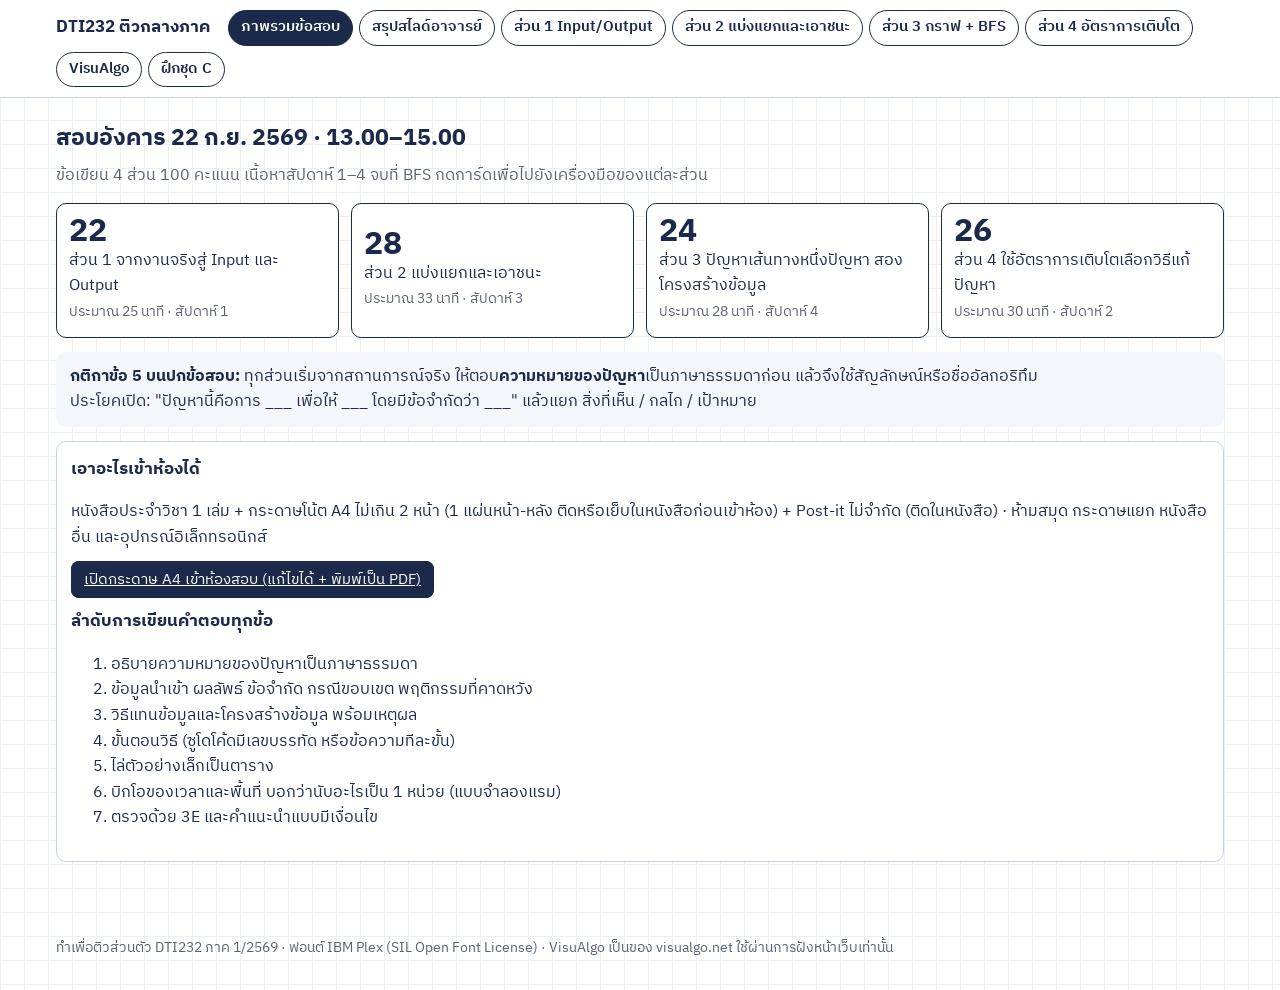
==== index.html @ 40ba8eb1 "website" ====
<!DOCTYPE html>
<html lang="th">
<head>
<meta charset="utf-8">
<meta name="viewport" content="width=device-width, initial-scale=1, viewport-fit=cover">
<title>DTI232 ติวสอบกลางภาค</title>
<style>
@font-face{font-family:Plex;src:url(fonts/ibm-plex-sans-thai-thai-400-normal.woff2);font-weight:400;unicode-range:U+0E00-0E7F}
@font-face{font-family:Plex;src:url(fonts/ibm-plex-sans-thai-thai-600-normal.woff2);font-weight:600;unicode-range:U+0E00-0E7F}
@font-face{font-family:Plex;src:url(fonts/ibm-plex-sans-thai-thai-700-normal.woff2);font-weight:700;unicode-range:U+0E00-0E7F}
@font-face{font-family:Plex;src:url(fonts/ibm-plex-sans-thai-latin-400-normal.woff2);font-weight:400}
@font-face{font-family:Plex;src:url(fonts/ibm-plex-sans-thai-latin-600-normal.woff2);font-weight:600}
@font-face{font-family:Plex;src:url(fonts/ibm-plex-sans-thai-latin-700-normal.woff2);font-weight:700}
@font-face{font-family:PlexMono;src:url(fonts/ibm-plex-mono-latin-400-normal.woff2);font-weight:400}
@font-face{font-family:PlexMono;src:url(fonts/ibm-plex-mono-latin-600-normal.woff2);font-weight:600}
:root{
  --paper:#FFFFFF;--grid:#E8EFF8;--ink:#1B2A4A;--graphite:#5A6270;--line:#C9D3E0;--soft:#F3F7FC;
  --undiscovered:#C7CDD6;--discovered:#FFD84D;--explored:#34A56F;--focus:#2F6FEB;--warn:#C2410C;
  --sans:Plex,"Noto Sans Thai","Sukhumvit Set",Tahoma,sans-serif;--mono:PlexMono,ui-monospace,Menlo,Consolas,monospace;
}
@media (prefers-color-scheme:dark){:root{
  --paper:#0F1726;--grid:#17223A;--ink:#E4EAF5;--graphite:#9AA6B8;--line:#2C3A55;--soft:#16213A;
  --undiscovered:#4A5568;--discovered:#E5B800;--explored:#2F9A66;--focus:#6FA0FF;--warn:#FB923C;}}
*,*::before,*::after{box-sizing:border-box}
body{margin:0;font-family:var(--sans);color:var(--ink);font-size:16px;line-height:1.6;background-color:var(--paper);
  background-image:linear-gradient(var(--grid) 1px,transparent 1px),linear-gradient(90deg,var(--grid) 1px,transparent 1px);background-size:24px 24px}
.top{position:sticky;top:0;z-index:5;background:var(--paper);border-bottom:1.5px solid var(--line)}
.top .in{max-width:1200px;margin:0 auto;padding:10px 16px;display:flex;gap:6px;flex-wrap:wrap;align-items:center}
.top h1{font-size:1.05rem;margin:0 12px 0 0;white-space:nowrap}
.top button{font:inherit;font-size:.92rem;font-weight:600;border:1.5px solid var(--ink);background:var(--paper);color:var(--ink);padding:5px 12px;border-radius:999px;cursor:pointer}
.top button[aria-selected=true]{background:var(--ink);color:var(--paper)}
main{max-width:1200px;margin:0 auto;padding:18px 16px 60px}
.panel{display:none}.panel.on{display:block}
h2{font-size:1.45rem;margin:4px 0 6px}
h3{font-size:1.08rem;margin:0 0 8px}
.lead{color:var(--graphite);max-width:75ch;margin:0 0 14px}
.sheet{background:var(--paper);border:1.5px solid var(--line);border-radius:10px;padding:14px;margin-bottom:16px}
.bench{display:grid;grid-template-columns:minmax(0,1fr) minmax(0,1.1fr);gap:16px}
@media (max-width:880px){.bench{grid-template-columns:1fr}}
.row{display:flex;gap:8px;flex-wrap:wrap;align-items:center;margin:8px 0}
.btn{font:inherit;font-size:.93rem;border:1.5px solid var(--ink);background:var(--paper);color:var(--ink);padding:5px 12px;border-radius:8px;cursor:pointer}
.btn.main{background:var(--ink);color:var(--paper)}.btn:disabled{opacity:.4;cursor:default}
button:focus-visible,select:focus-visible,input:focus-visible,summary:focus-visible{outline:3px solid var(--focus);outline-offset:2px}
select,input[type=text],input[type=number]{font:inherit;border:1.5px solid var(--line);background:var(--paper);color:var(--ink);border-radius:8px;padding:5px 8px}
input.mono,input[type=number]{font-family:var(--mono)}
.hint{color:var(--graphite);font-size:.9rem;margin:6px 0 0}
.scroll{overflow-x:auto}
table{border-collapse:collapse;font-size:.92rem}
.t{width:100%}.t th,.t td{border:1px solid var(--line);padding:5px 8px;text-align:left;vertical-align:top}
.t th{background:var(--soft);font-weight:600}
.t tr.now td{background:color-mix(in srgb,var(--discovered) 24%,transparent)}
.mx td,.mx th{width:34px;height:34px;text-align:center;border:1px solid var(--line);font-family:var(--mono)}
.mx th{color:var(--graphite);font-weight:400}
.mx td button{width:100%;height:100%;border:0;background:transparent;color:var(--ink);font:inherit;cursor:pointer}
.mx td.one button{font-weight:600}.mx td.diag{background:var(--soft)}
.mx tr.scan td{background:color-mix(in srgb,var(--discovered) 30%,transparent)}
.mx td.hit{background:var(--discovered)!important;color:#1B2A4A}
.mono{font-family:var(--mono)}
pre.code{font-family:var(--mono);font-size:.84rem;background:var(--soft);border-radius:8px;padding:10px;margin:8px 0 0;overflow-x:auto;line-height:1.5}
pre.code .hl{background:var(--discovered);color:#1B2A4A;border-radius:3px}
.legend{display:flex;gap:14px;flex-wrap:wrap;font-size:.88rem;color:var(--graphite)}
.dot{display:inline-block;width:12px;height:12px;border-radius:50%;margin-right:5px;vertical-align:-1px;border:1.5px solid var(--ink)}
.queue{display:flex;gap:4px;flex-wrap:wrap;min-height:32px;align-items:center;font-family:var(--mono)}
.queue span{border:1.5px solid var(--ink);padding:1px 10px;border-radius:6px;background:var(--discovered);color:#1B2A4A}
.queue em{color:var(--graphite);font-style:normal}
svg text{font-family:var(--mono)}
.facts{display:grid;grid-template-columns:repeat(auto-fit,minmax(140px,1fr));gap:8px;margin-top:10px}
.fact{border:1px dashed var(--line);border-radius:8px;padding:7px}.fact b{display:block;font-size:1.1rem}.fact small{color:var(--graphite)}
.alist{font-family:var(--mono);font-size:.92rem;line-height:1.7}
.lvl{display:flex;gap:8px;flex-wrap:wrap;margin:6px 0}.lvlname{font-size:.85rem;color:var(--graphite);width:100%}
.chunk{display:flex;border:1.5px solid var(--ink);border-radius:6px;overflow:hidden;font-family:var(--mono)}
.chunk span{padding:2px 8px;border-right:1px solid var(--line)}.chunk span:last-child{border-right:0}
.chunk.new{background:color-mix(in srgb,var(--explored) 22%,transparent)}
.log{font-size:.92rem;margin:6px 0 0;padding-left:18px}
.ok{color:var(--explored);font-weight:600}.bad{color:var(--warn);font-weight:600}
.parts{display:grid;grid-template-columns:repeat(auto-fit,minmax(230px,1fr));gap:12px}
.part{border:1.5px solid var(--ink);border-radius:10px;padding:12px;background:var(--paper);cursor:pointer;text-align:left;font:inherit;color:inherit}
.part b.pts{font-size:2rem;line-height:1;display:block}
.rule{border-left:0;background:var(--soft);border-radius:10px;padding:12px 14px;margin:14px 0}
details{border:1.5px solid var(--line);border-radius:10px;padding:8px 12px;margin:8px 0;background:var(--paper)}
details summary{cursor:pointer;font-weight:600}
details[open] summary{margin-bottom:6px}
.frame{width:100%;height:640px;border:1.5px solid var(--line);border-radius:10px;background:#fff}
.bars{display:grid;gap:6px;margin-top:8px}
.bar{display:grid;grid-template-columns:210px 1fr 150px;gap:8px;align-items:center;font-size:.9rem}
.bar i{display:block;height:16px;background:var(--ink);border-radius:3px}
.bar.best i{background:var(--explored)}
@media (max-width:640px){.bar{grid-template-columns:1fr}.frame{height:520px}}
footer{max-width:1200px;margin:0 auto;padding:0 16px 30px;color:var(--graphite);font-size:.85rem}
@media (prefers-reduced-motion:reduce){*{transition:none!important}}
</style>
<style>
.alv{display:flex;flex-direction:column;gap:6px;font-family:var(--mono)}
.alrow{display:flex;align-items:center;gap:0;flex-wrap:wrap;opacity:.25}
.alrow.on{opacity:1}.alrow.cur{background:color-mix(in srgb,var(--discovered) 25%,transparent);border-radius:6px}
.alhead{width:34px;height:30px;border:1.8px solid var(--ink);display:grid;place-items:center;font-weight:600;background:var(--soft)}
.alarrow{width:22px;height:2px;background:var(--ink);position:relative;margin:0 2px}
.alarrow::after{content:"";position:absolute;right:-1px;top:-4px;border-left:7px solid var(--ink);border-top:5px solid transparent;border-bottom:5px solid transparent}
.alnode{width:30px;height:30px;border:1.8px solid var(--warn);border-radius:50%;display:grid;place-items:center;color:var(--warn);font-weight:600}
.alnull{color:var(--warn);font-weight:600;margin-left:2px}
.kind{display:inline-block;border:1.5px solid var(--ink);border-radius:999px;padding:1px 10px;font-weight:600;font-size:.9rem}
.anim{position:relative;height:330px;margin-top:10px;border-bottom:1.5px solid var(--line)}
.anim .lab{position:absolute;left:0;font-size:.8rem;color:var(--graphite)}
.bar2{position:absolute;bottom:0;display:flex;align-items:flex-end;justify-content:center;transition:transform .35s ease,height .35s ease,background-color .2s;border-radius:4px 4px 0 0;background:var(--undiscovered);color:#1B2A4A;font-family:var(--mono);font-size:.8rem;font-weight:600}
.bar2 span{transform:translateY(-100%);position:absolute;top:0;color:var(--ink)}
.bar2.left{background:#8FB8F0}.bar2.right{background:#F2B880}.bar2.cmp{background:var(--discovered);outline:2.5px solid var(--ink)}
.bar2.placed{background:var(--explored)}.bar2.sorted{background:var(--explored)}.bar2.dim{opacity:.35}
.msg{font-size:1rem;min-height:1.6em;margin:8px 0}
.slides{counter-reset:s}
.sl{display:grid;grid-template-columns:44px 1fr auto;gap:10px;padding:7px 0;border-bottom:1px solid var(--line);align-items:start}
.sl .n{font-family:var(--mono);color:var(--graphite)}
.tag{font-size:.8rem;border-radius:999px;padding:1px 8px;border:1px solid var(--line);white-space:nowrap}
.tag.in{background:color-mix(in srgb,var(--explored) 20%,transparent)}.tag.out{color:var(--graphite)}
@media (prefers-reduced-motion:reduce){.bar2{transition:none}}
</style>
</head>
<body>
<div class="top"><div class="in" role="tablist">
  <h1>DTI232 ติวกลางภาค</h1>
  <button role="tab" aria-selected="true" data-tab="home">ภาพรวมข้อสอบ</button>
  <button role="tab" aria-selected="false" data-tab="slides">สรุปสไลด์อาจารย์</button>
  <button role="tab" aria-selected="false" data-tab="p1">ส่วน 1 Input/Output</button>
  <button role="tab" aria-selected="false" data-tab="p2">ส่วน 2 แบ่งแยกและเอาชนะ</button>
  <button role="tab" aria-selected="false" data-tab="p3">ส่วน 3 กราฟ + BFS</button>
  <button role="tab" aria-selected="false" data-tab="p4">ส่วน 4 อัตราการเติบโต</button>
  <button role="tab" aria-selected="false" data-tab="va">VisuAlgo</button>
  <button role="tab" aria-selected="false" data-tab="px">ฝึกชุด C</button>
</div></div>

<main>
<!-- ============ HOME ============ -->
<section class="panel on" id="home">
  <h2>สอบอังคาร 22 ก.ย. 2569 · 13.00–15.00</h2>
  <p class="lead">ข้อเขียน 4 ส่วน 100 คะแนน เนื้อหาสัปดาห์ 1–4 จบที่ BFS กดการ์ดเพื่อไปยังเครื่องมือของแต่ละส่วน</p>
  <div class="parts">
    <button class="part" data-go="p1"><b class="pts">22</b>ส่วน 1 จากงานจริงสู่ Input และ Output<br><small class="hint">ประมาณ 25 นาที · สัปดาห์ 1</small></button>
    <button class="part" data-go="p2"><b class="pts">28</b>ส่วน 2 แบ่งแยกและเอาชนะ<br><small class="hint">ประมาณ 33 นาที · สัปดาห์ 3</small></button>
    <button class="part" data-go="p3"><b class="pts">24</b>ส่วน 3 ปัญหาเส้นทางหนึ่งปัญหา สองโครงสร้างข้อมูล<br><small class="hint">ประมาณ 28 นาที · สัปดาห์ 4</small></button>
    <button class="part" data-go="p4"><b class="pts">26</b>ส่วน 4 ใช้อัตราการเติบโตเลือกวิธีแก้ปัญหา<br><small class="hint">ประมาณ 30 นาที · สัปดาห์ 2</small></button>
  </div>
  <div class="rule"><b>กติกาข้อ 5 บนปกข้อสอบ:</b> ทุกส่วนเริ่มจากสถานการณ์จริง ให้ตอบ<b>ความหมายของปัญหา</b>เป็นภาษาธรรมดาก่อน แล้วจึงใช้สัญลักษณ์หรือชื่ออัลกอริทึม<br>ประโยคเปิด: "ปัญหานี้คือการ ___ เพื่อให้ ___ โดยมีข้อจำกัดว่า ___" แล้วแยก สิ่งที่เห็น / กลไก / เป้าหมาย</div>
  <div class="sheet">
    <h3>เอาอะไรเข้าห้องได้</h3>
    <p>หนังสือประจำวิชา 1 เล่ม + กระดาษโน้ต A4 ไม่เกิน 2 หน้า (1 แผ่นหน้า-หลัง ติดหรือเย็บในหนังสือก่อนเข้าห้อง) + Post-it ไม่จำกัด (ติดในหนังสือ) · ห้ามสมุด กระดาษแยก หนังสืออื่น และอุปกรณ์อิเล็กทรอนิกส์</p>
    <p><a class="btn main" href="a4.html" target="_blank" rel="noopener">เปิดกระดาษ A4 เข้าห้องสอบ (แก้ไขได้ + พิมพ์เป็น PDF)</a></p>
    <h3 style="margin-top:12px">ลำดับการเขียนคำตอบทุกข้อ</h3>
    <ol>
      <li>อธิบายความหมายของปัญหาเป็นภาษาธรรมดา</li>
      <li>ข้อมูลนำเข้า ผลลัพธ์ ข้อจำกัด กรณีขอบเขต พฤติกรรมที่คาดหวัง</li>
      <li>วิธีแทนข้อมูลและโครงสร้างข้อมูล พร้อมเหตุผล</li>
      <li>ขั้นตอนวิธี (ซูโดโค้ดมีเลขบรรทัด หรือข้อความทีละขั้น)</li>
      <li>ไล่ตัวอย่างเล็กเป็นตาราง</li>
      <li>บิกโอของเวลาและพื้นที่ บอกว่านับอะไรเป็น 1 หน่วย (แบบจำลองแรม)</li>
      <li>ตรวจด้วย 3E และคำแนะนำแบบมีเงื่อนไข</li>
    </ol>
  </div>
</section>

<!-- ============ PROF SLIDES ============ -->
<section class="panel" id="slides">
  <h2>สรุปสไลด์อาจารย์ 2 ชุด และจะดูตัวอย่างได้ที่ไหน</h2>
  <p class="lead">ใช้คู่กับสไลด์ติวที่ทำไว้ แถบสีเขียว = ออกสอบ · สีเทา = สัปดาห์หลังกลางภาค ไม่ต้องอ่าน</p>
  <div class="sheet"><h3>ชุดที่ 1 · อัลกอริทึมสำหรับกราฟ I (15 หน้า)</h3><div class="slides" id="sg"></div></div>
  <div class="sheet"><h3>ชุดที่ 2 · The 1,000 Chicken Logistics Mission (13 หน้า)</h3><div class="slides" id="sc"></div></div>
</section>

<!-- ============ PART 1 ============ -->
<section class="panel" id="p1">
  <h2>ส่วน 1 · จากงานจริงสู่ Input และ Output</h2>
  <p class="lead">อ่านสถานการณ์ ลองเขียนคำตอบบนกระดาษก่อน แล้วค่อยเปิดดูตัวอย่างคำตอบ</p>
  <div class="sheet">
    <h3>แม่แบบ (แบบหนังสือหน้า 15)</h3>
    <pre class="code">Input : กำหนดให้ C เป็นเซตของ ___ โดยที่ C = {c1, c2, …, cN} และ ci = (รหัส, ___, ___)
Output: ___ โดยที่ ___          เช่น C' = {c'1 ≤ c'2 ≤ … ≤ c'N}  หรือ  "ตำแหน่ง / null"
Constraints: ขนาดสูงสุด · ความจุ · ทรัพยากรที่ใช้พร้อมกันได้
Edge cases : ไม่มีข้อมูล · มี 1 ตัว · ซ้ำหมด · ติดลบหมด · ไม่พบ · เกินความจุ
Expected   : ต้องจบการทำงาน · ไม่มีข้อมูลหาย/ซ้ำ</pre>
  </div>
  <div id="scen"></div>
</section>

<!-- ============ PART 2 ============ -->
<section class="panel" id="p2">
  <h2>ส่วน 2 · แบ่งแยกและเอาชนะ</h2>
  <p class="lead">แบ่ง → แก้ย่อยจนถึงกรณีฐาน → รวม · ใส่ข้อมูลเองได้ทุกเครื่องมือ</p>

  <div class="sheet">
    <h3>Merge Sort แบบแอนิเมชัน</h3>
    <label for="msin">ข้อมูล (คั่นด้วยจุลภาค 2–16 ตัว)</label>
    <input type="text" class="mono" id="msin" style="width:100%" value="180, 95, 240, 60, 130, 75, 150, 70">
    <div class="row">
      <button class="btn" data-ms="180, 95, 240, 60, 130, 75, 150, 70">การบ้าน 8 โซน</button>
      <button class="btn" data-ms="52, 38, 71, 45, 60, 33, 49, 58">ชุด C รถ 8 คัน</button>
      <button class="btn" data-ms="45, 12, 88, 30, 67, 5, 23, 50">ชุด A</button>
      <button class="btn" data-ms="38, 27, 43, 3, 9, 82, 10">7 ตัว (จำนวนคี่)</button>
      <button class="btn main" id="msGo">ใช้ข้อมูลนี้</button>
    </div>
    <div class="row">
      <button class="btn" id="aPrev">ย้อน</button>
      <button class="btn main" id="aPlay">เล่น</button>
      <button class="btn" id="aNext">ขั้นถัดไป</button>
      <button class="btn" id="aEnd">ข้ามไปจบ</button>
      <label>ความเร็ว <input type="range" id="aSpeed" min="150" max="1600" value="700" style="vertical-align:middle"></label>
    </div>
    <div class="legend"><span><i class="dot" style="background:#8FB8F0"></i>ส่วนซ้าย</span><span><i class="dot" style="background:#F2B880"></i>ส่วนขวา</span><span><i class="dot" style="background:var(--discovered)"></i>กำลังเทียบ</span><span><i class="dot" style="background:var(--explored)"></i>รวมเสร็จ/เรียงแล้ว</span></div>
    <div class="msg" id="aMsg"></div>
    <div class="anim" id="anim"></div>
    <p class="hint" id="aStat"></p>
    <details><summary>Merge Sort แบบเขียนเป็นข้อความ ห้ามวาดรูป (Task 2)</summary>
<pre class="code">Input : C = c1, …, cN ที่ยังไม่เรียง       Output: C' โดยที่ c'1 ≤ c'2 ≤ … ≤ c'N
ขั้นที่ 1 แบ่ง C เป็น C_left = c1…c⌊N/2⌋ และ C_right = c⌊N/2⌋+1…cN
ขั้นที่ 2 ทำขั้นที่ 1 ซ้ำกับแต่ละส่วนจนเหลือข้อมูล 1 ตัว (1 ตัวถือว่าเรียงแล้ว = กรณีฐาน)
ขั้นที่ 3 รวมสองส่วนที่เรียงแล้ว: ตั้ง i = 1, j = 1
          ถ้า C_left[i] ≤ C_right[j] ต่อ C_left[i] ท้ายผลลัพธ์ แล้ว i = i + 1
          มิฉะนั้น ต่อ C_right[j] ท้ายผลลัพธ์ แล้ว j = j + 1
          เมื่อส่วนใดหมด ต่อข้อมูลที่เหลือของอีกส่วนทั้งหมดท้ายผลลัพธ์
ขั้นที่ 4 ทำขั้นที่ 3 กับคู่ที่แบ่งมาจากส่วนเดียวกัน จากเล็กไปใหญ่ จนเหลือลำดับเดียว</pre></details>
  </div>

  <div class="sheet">
    <h3>Merge Sort แบบต้นไม้ (เหมือนเขียนในกระดาษ)</h3>
    <div id="msDivide"></div>
    <div class="row"><button class="btn" id="msPrev">ย้อน</button><button class="btn main" id="msNext">รวมคู่ถัดไป</button><button class="btn" id="msAll">แสดงทั้งหมด</button></div>
    <div id="msMerge"></div><ol class="log" id="msLog"></ol><p class="hint" id="msSum"></p>
  </div>

  <div class="sheet">
    <h3>Binary Search บนผลลัพธ์ที่เรียงแล้ว</h3>
    <div class="row"><label for="bsT">ค้นหา</label><input type="text" class="mono" id="bsT" value="130" style="width:110px"><button class="btn main" id="bsGo">ค้น</button></div>
    <div class="scroll"><table class="t" id="bsTable"></table></div><p class="hint" id="bsSum"></p>
  </div>

  <div class="sheet">
    <h3>Karatsuba ทุกการเรียกซ้ำ</h3>
    <div class="row"><label for="kx">X</label><input type="text" class="mono" id="kx" value="1234" style="width:130px"><label for="ky">Y</label><input type="text" class="mono" id="ky" value="5678" style="width:130px"></div>
    <div class="row">
      <button class="btn" data-k="12,56">12 × 56</button><button class="btn" data-k="1234,5678">1234 × 5678</button>
      <button class="btn" data-k="123,45">123 × 45 หลักคี่</button><button class="btn" data-k="38,47">38 × 47</button>
      <button class="btn" data-k="1356,2461">1356 × 2461</button><button class="btn main" id="kGo">คำนวณ</button>
    </div>
    <div class="row"><button class="btn" id="kPrev">ย้อน</button><button class="btn main" id="kNext">เปิดการเรียกถัดไป</button><button class="btn" id="kAll">แสดงทั้งหมด</button></div>
    <div class="scroll"><table class="t" id="ktable"></table></div><p class="hint" id="ksum"></p>
    <details><summary>ความหมาย + ซูโดโค้ด</summary>
<pre class="code">ผ่าเลข X = a·10^k + b , Y = c·10^k + d
XY = ac·10^2k + (ad+bc)·10^k + bd       ← ต้องคูณ 4 ครั้ง
แต่ ad+bc = (a+b)(c+d) − ac − bd        ← เหลือ 3 ครั้ง: P=ac  Q=bd  R=(a+b)(c+d)

KARATSUBA(X, Y)
 1. n ← จำนวนหลักของ X          2. m ← จำนวนหลักของ Y
    ถ้า n = 1 หรือ m = 1 ให้ return X × Y        ← กรณีฐาน
 3. k ← ceil(max(n, m) / 2)
 4. a ← floor(X / 10^k)          5. b ← X mod 10^k
 6. c ← floor(Y / 10^k)          7. d ← Y mod 10^k
 8. P ← KARATSUBA(a, c)          9. Q ← KARATSUBA(b, d)
10. R ← KARATSUBA(a+b, c+d)     11. S ← R − P − Q
12. M ← P × 10^(2k) + S × 10^k + Q            13. return M
T(n) = 3T(n/2) + Θ(n) = Θ(n^1.585)   (คูณแบบตั้งหลัก Θ(n²))</pre></details>
  </div>
</section>

<!-- ============ PART 3 ============ -->
<section class="panel" id="p3">
  <h2>ส่วน 3 · ปัญหาเส้นทางหนึ่งปัญหา สองโครงสร้างข้อมูล</h2>
  <p class="lead">เลือกกราฟตัวอย่าง (วางตำแหน่งจุดตามรูปในหนังสือและสไลด์) · แปลงเมทริกซ์เป็นรายการประชิดทีละแถว · ไล่ BFS ทีละขั้น · กดช่องเมทริกซ์เพื่อแก้กราฟ</p>
  <div class="sheet">
    <div class="row">
      <label for="preset">กราฟ</label>
      <select id="preset"></select>
      <label for="start">เริ่ม BFS ที่</label><select id="start"></select>
      <span class="kind" id="kind"></span>
    </div>
    <p class="hint" id="pdesc"></p>
  </div>
  <div class="bench">
    <div class="sheet">
      <h3>1. เมทริกซ์ประชิด</h3>
      <div class="scroll"><table class="mx" id="mx"></table></div>
      <p class="hint" id="mxhint"></p>
      <div class="facts" id="facts"></div>
    </div>
    <div class="sheet">
      <h3>2. กราฟ</h3>
      <div class="legend"><span><i class="dot" style="background:var(--undiscovered)"></i>ยังไม่พบ</span><span><i class="dot" style="background:var(--discovered)"></i>พบแล้ว (อยู่ในคิว)</span><span><i class="dot" style="background:var(--explored)"></i>สำรวจแล้ว</span></div>
      <svg id="graph" viewBox="0 0 440 330" width="100%" role="img" aria-label="กราฟ"><defs><marker id="ar" viewBox="0 0 10 10" refX="9" refY="5" markerWidth="7" markerHeight="7" orient="auto-start-reverse"><path d="M0,0 L10,5 L0,10 z" fill="currentColor"/></marker></defs><g id="gg"></g></svg>
    </div>
  </div>
  <div class="sheet">
    <h3>3. แปลงเมทริกซ์เป็นรายการประชิด (Adjacency List)</h3>
    <p class="hint" id="alhow"></p>
    <div class="row"><button class="btn" id="lPrev">ย้อน</button><button class="btn main" id="lNext">แปลงแถวถัดไป</button><button class="btn" id="lAll">แสดงทั้งหมด</button></div>
    <p class="msg" id="lMsg"></p>
    <div class="alv" id="alv"></div>
  </div>
  <div class="sheet">
    <h3>4. ไล่ BFS</h3>
    <div><b>คิว</b> <span class="hint">(หัวคิวซ้าย)</span></div><div class="queue" id="queue"></div>
    <div class="row"><button class="btn" id="bPrev">ย้อน</button><button class="btn main" id="bNext">ขั้นถัดไป</button><button class="btn" id="bAll">แสดงทั้งหมด</button><button class="btn" id="bReset">เริ่มใหม่</button></div>
    <div class="facts" id="cost"></div>
    <div class="scroll" style="margin-top:10px"><table class="t" id="btrace"></table></div>
    <p class="hint" id="bsum"></p><pre class="code" id="bcode"></pre>
  </div>
  <div class="sheet">
    <h3>5. เทียบสองโครงสร้างด้วยตัวเลขจริง</h3>
    <div class="row"><label>จำนวนจุด V <input type="number" id="gV" value="10000" min="1" style="width:120px"></label><label>เส้นต่อจุดเฉลี่ย <input type="number" id="gD" value="3" min="0" style="width:90px"></label></div>
    <div id="gOut"></div>
  </div>
</section>

<!-- ============ PART 4 ============ -->
<section class="panel" id="p4">
  <h2>ส่วน 4 · ใช้อัตราการเติบโตเลือกวิธีแก้ปัญหา</h2>
  <p class="lead">ไม่มีวิธีที่ดีที่สุดเสมอ ต้องแทนตัวเลขของสถานการณ์จริง เปลี่ยน n และ k แล้วดูว่าคำตอบเปลี่ยนเมื่อไร</p>
  <div class="sheet">
    <div class="row">
      <label>n (จำนวนข้อมูล) <input type="number" id="n4" value="1000000" min="1" style="width:140px"></label>
      <label>k (จำนวนครั้งที่ค้น) <input type="number" id="k4" value="1000" min="1" style="width:110px"></label>
      <label>ความเร็วเครื่อง (ครั้ง/วินาที) <input type="number" id="s4" value="100000000" min="1" style="width:150px"></label>
    </div>
    <p class="hint">ตัวเลขเป็นการประมาณภายใต้แบบจำลองแรม (1 คำสั่ง = 1 หน่วย) ละแคช หน่วยความจำ และค่าคงที่ ในข้อสอบให้เขียนข้อสมมตินี้ด้วย</p>
  </div>
  <div class="sheet"><h3>งาน A: ตรวจว่ามีรหัสซ้ำหรือไม่</h3><div id="outA"></div></div>
  <div class="sheet"><h3>งาน B: ค้นรหัส k ครั้ง</h3><div id="outB"></div></div>
  <div class="sheet"><h3>เมื่อข้อมูลเพิ่มขึ้น งานของแต่ละแบบเพิ่มขึ้นเท่าไร</h3><div class="scroll"><table class="t" id="growth"></table></div></div>
  <div class="sheet">
    <h3>หาบิกโอจากซูโดโค้ด</h3>
    <div class="scroll"><table class="t">
      <tr><th>รูปแบบ</th><th>จำนวนรอบ</th><th>บิกโอ</th></tr>
      <tr><td>คำสั่งเดี่ยว (บวก ลบ คูณ หาร mod เปรียบเทียบ if อ่าน/เขียน)</td><td>1</td><td>O(1)</td></tr>
      <tr><td>วนตั้งแต่ 1 ถึง n</td><td>n</td><td>O(n)</td></tr>
      <tr><td>ลูปซ้อน n × n ให้คูณ</td><td>n²</td><td>O(n²)</td></tr>
      <tr><td>ลูปเขียนต่อกัน n แล้ว n ให้บวก</td><td>2n</td><td>O(n)</td></tr>
      <tr><td>หารครึ่งหรือคูณสองทุกรอบ</td><td>log₂n</td><td>O(log n)</td></tr>
      <tr><td>เทียบทุกคู่ i &lt; j</td><td>n(n−1)/2</td><td>O(n²)</td></tr>
    </table></div>
    <p class="hint">ลดรูปโดยตัดตัวคูณและพจน์ที่โตช้ากว่า เช่น 3n² + 100n + 6 = O(n²) · ตามที่อาจารย์สอน O = worst, Θ = average, Ω = best และ c คือจุดบนแกน n ที่ตั้งแต่ c เป็นต้นไปเงื่อนไขเป็นจริง</p>
  </div>
</section>

<!-- ============ VISUALGO ============ -->
<section class="panel" id="va">
  <h2>VisuAlgo เฉพาะส่วนที่ออกสอบ</h2>
  <p class="lead">ต้องต่ออินเทอร์เน็ต ถ้ากรอบด้านล่างว่าง ให้กด "เปิดในแท็บใหม่"</p>
  <div class="row">
    <button class="btn main" data-va="0">Merge Sort</button>
    <button class="btn" data-va="1">Adjacency Matrix / List</button>
    <button class="btn" data-va="2">BFS</button>
  </div>
  <div class="sheet">
    <p id="vaHow"></p>
    <div class="row"><a class="btn" id="vaOpen" target="_blank" rel="noopener">เปิดในแท็บใหม่</a></div>
    <iframe class="frame" id="vaFrame" title="VisuAlgo" loading="lazy" referrerpolicy="no-referrer"></iframe>
  </div>
</section>

<!-- ============ PRACTICE ============ -->
<section class="panel" id="px">
  <h2>ฝึกชุด C — ตามรูปแบบข้อสอบจริง</h2>
  <p class="lead">จับเวลา 2 ชั่วโมง ทำบนกระดาษ เริ่มทุกข้อด้วยความหมายของปัญหา แล้วค่อยเปิดเฉลย</p>
  <div id="setc"></div>
</section>
</main>
<footer>ทำเพื่อติวส่วนตัว DTI232 ภาค 1/2569 · ฟอนต์ IBM Plex (SIL Open Font License) · VisuAlgo เป็นของ visualgo.net ใช้ผ่านการฝังหน้าเว็บเท่านั้น</footer>
<script src="app.js"></script>
</body>
</html>
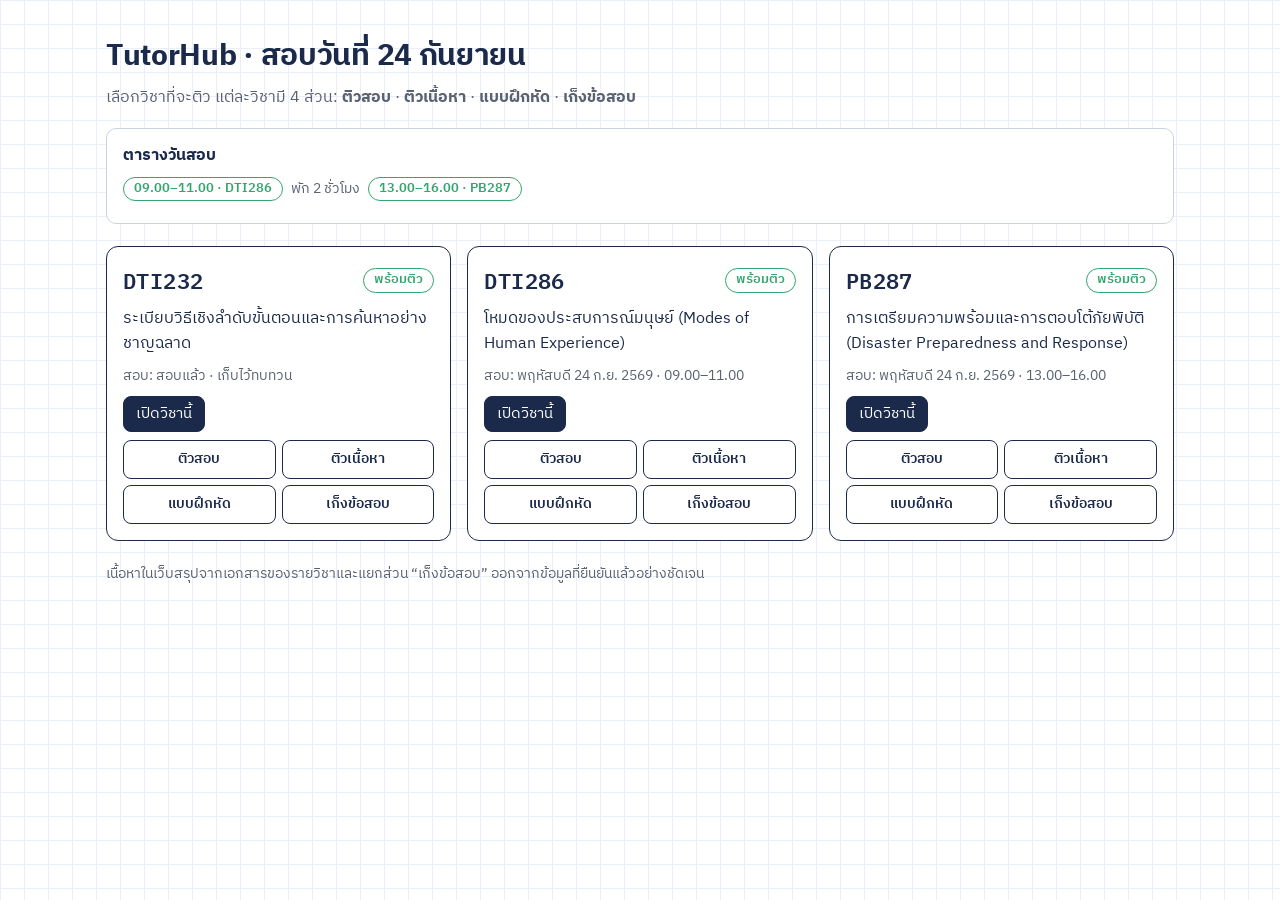
==== commit 4b749c67: "Expand DTI232 tutor into multi-subject TutorHub" ====
--- a/index.html
+++ b/index.html
@@ -3,363 +3,51 @@
 <head>
 <meta charset="utf-8">
 <meta name="viewport" content="width=device-width, initial-scale=1, viewport-fit=cover">
-<title>DTI232 ติวสอบกลางภาค</title>
+<title>ห้องติวสอบ · เลือกวิชา</title>
+<link rel="stylesheet" href="shared/style.css">
 <style>
-@font-face{font-family:Plex;src:url(fonts/ibm-plex-sans-thai-thai-400-normal.woff2);font-weight:400;unicode-range:U+0E00-0E7F}
-@font-face{font-family:Plex;src:url(fonts/ibm-plex-sans-thai-thai-600-normal.woff2);font-weight:600;unicode-range:U+0E00-0E7F}
-@font-face{font-family:Plex;src:url(fonts/ibm-plex-sans-thai-thai-700-normal.woff2);font-weight:700;unicode-range:U+0E00-0E7F}
-@font-face{font-family:Plex;src:url(fonts/ibm-plex-sans-thai-latin-400-normal.woff2);font-weight:400}
-@font-face{font-family:Plex;src:url(fonts/ibm-plex-sans-thai-latin-600-normal.woff2);font-weight:600}
-@font-face{font-family:Plex;src:url(fonts/ibm-plex-sans-thai-latin-700-normal.woff2);font-weight:700}
-@font-face{font-family:PlexMono;src:url(fonts/ibm-plex-mono-latin-400-normal.woff2);font-weight:400}
-@font-face{font-family:PlexMono;src:url(fonts/ibm-plex-mono-latin-600-normal.woff2);font-weight:600}
-:root{
-  --paper:#FFFFFF;--grid:#E8EFF8;--ink:#1B2A4A;--graphite:#5A6270;--line:#C9D3E0;--soft:#F3F7FC;
-  --undiscovered:#C7CDD6;--discovered:#FFD84D;--explored:#34A56F;--focus:#2F6FEB;--warn:#C2410C;
-  --sans:Plex,"Noto Sans Thai","Sukhumvit Set",Tahoma,sans-serif;--mono:PlexMono,ui-monospace,Menlo,Consolas,monospace;
-}
-@media (prefers-color-scheme:dark){:root{
-  --paper:#0F1726;--grid:#17223A;--ink:#E4EAF5;--graphite:#9AA6B8;--line:#2C3A55;--soft:#16213A;
-  --undiscovered:#4A5568;--discovered:#E5B800;--explored:#2F9A66;--focus:#6FA0FF;--warn:#FB923C;}}
-*,*::before,*::after{box-sizing:border-box}
-body{margin:0;font-family:var(--sans);color:var(--ink);font-size:16px;line-height:1.6;background-color:var(--paper);
-  background-image:linear-gradient(var(--grid) 1px,transparent 1px),linear-gradient(90deg,var(--grid) 1px,transparent 1px);background-size:24px 24px}
-.top{position:sticky;top:0;z-index:5;background:var(--paper);border-bottom:1.5px solid var(--line)}
-.top .in{max-width:1200px;margin:0 auto;padding:10px 16px;display:flex;gap:6px;flex-wrap:wrap;align-items:center}
-.top h1{font-size:1.05rem;margin:0 12px 0 0;white-space:nowrap}
-.top button{font:inherit;font-size:.92rem;font-weight:600;border:1.5px solid var(--ink);background:var(--paper);color:var(--ink);padding:5px 12px;border-radius:999px;cursor:pointer}
-.top button[aria-selected=true]{background:var(--ink);color:var(--paper)}
-main{max-width:1200px;margin:0 auto;padding:18px 16px 60px}
-.panel{display:none}.panel.on{display:block}
-h2{font-size:1.45rem;margin:4px 0 6px}
-h3{font-size:1.08rem;margin:0 0 8px}
-.lead{color:var(--graphite);max-width:75ch;margin:0 0 14px}
-.sheet{background:var(--paper);border:1.5px solid var(--line);border-radius:10px;padding:14px;margin-bottom:16px}
-.bench{display:grid;grid-template-columns:minmax(0,1fr) minmax(0,1.1fr);gap:16px}
-@media (max-width:880px){.bench{grid-template-columns:1fr}}
-.row{display:flex;gap:8px;flex-wrap:wrap;align-items:center;margin:8px 0}
-.btn{font:inherit;font-size:.93rem;border:1.5px solid var(--ink);background:var(--paper);color:var(--ink);padding:5px 12px;border-radius:8px;cursor:pointer}
-.btn.main{background:var(--ink);color:var(--paper)}.btn:disabled{opacity:.4;cursor:default}
-button:focus-visible,select:focus-visible,input:focus-visible,summary:focus-visible{outline:3px solid var(--focus);outline-offset:2px}
-select,input[type=text],input[type=number]{font:inherit;border:1.5px solid var(--line);background:var(--paper);color:var(--ink);border-radius:8px;padding:5px 8px}
-input.mono,input[type=number]{font-family:var(--mono)}
-.hint{color:var(--graphite);font-size:.9rem;margin:6px 0 0}
-.scroll{overflow-x:auto}
-table{border-collapse:collapse;font-size:.92rem}
-.t{width:100%}.t th,.t td{border:1px solid var(--line);padding:5px 8px;text-align:left;vertical-align:top}
-.t th{background:var(--soft);font-weight:600}
-.t tr.now td{background:color-mix(in srgb,var(--discovered) 24%,transparent)}
-.mx td,.mx th{width:34px;height:34px;text-align:center;border:1px solid var(--line);font-family:var(--mono)}
-.mx th{color:var(--graphite);font-weight:400}
-.mx td button{width:100%;height:100%;border:0;background:transparent;color:var(--ink);font:inherit;cursor:pointer}
-.mx td.one button{font-weight:600}.mx td.diag{background:var(--soft)}
-.mx tr.scan td{background:color-mix(in srgb,var(--discovered) 30%,transparent)}
-.mx td.hit{background:var(--discovered)!important;color:#1B2A4A}
-.mono{font-family:var(--mono)}
-pre.code{font-family:var(--mono);font-size:.84rem;background:var(--soft);border-radius:8px;padding:10px;margin:8px 0 0;overflow-x:auto;line-height:1.5}
-pre.code .hl{background:var(--discovered);color:#1B2A4A;border-radius:3px}
-.legend{display:flex;gap:14px;flex-wrap:wrap;font-size:.88rem;color:var(--graphite)}
-.dot{display:inline-block;width:12px;height:12px;border-radius:50%;margin-right:5px;vertical-align:-1px;border:1.5px solid var(--ink)}
-.queue{display:flex;gap:4px;flex-wrap:wrap;min-height:32px;align-items:center;font-family:var(--mono)}
-.queue span{border:1.5px solid var(--ink);padding:1px 10px;border-radius:6px;background:var(--discovered);color:#1B2A4A}
-.queue em{color:var(--graphite);font-style:normal}
-svg text{font-family:var(--mono)}
-.facts{display:grid;grid-template-columns:repeat(auto-fit,minmax(140px,1fr));gap:8px;margin-top:10px}
-.fact{border:1px dashed var(--line);border-radius:8px;padding:7px}.fact b{display:block;font-size:1.1rem}.fact small{color:var(--graphite)}
-.alist{font-family:var(--mono);font-size:.92rem;line-height:1.7}
-.lvl{display:flex;gap:8px;flex-wrap:wrap;margin:6px 0}.lvlname{font-size:.85rem;color:var(--graphite);width:100%}
-.chunk{display:flex;border:1.5px solid var(--ink);border-radius:6px;overflow:hidden;font-family:var(--mono)}
-.chunk span{padding:2px 8px;border-right:1px solid var(--line)}.chunk span:last-child{border-right:0}
-.chunk.new{background:color-mix(in srgb,var(--explored) 22%,transparent)}
-.log{font-size:.92rem;margin:6px 0 0;padding-left:18px}
-.ok{color:var(--explored);font-weight:600}.bad{color:var(--warn);font-weight:600}
-.parts{display:grid;grid-template-columns:repeat(auto-fit,minmax(230px,1fr));gap:12px}
-.part{border:1.5px solid var(--ink);border-radius:10px;padding:12px;background:var(--paper);cursor:pointer;text-align:left;font:inherit;color:inherit}
-.part b.pts{font-size:2rem;line-height:1;display:block}
-.rule{border-left:0;background:var(--soft);border-radius:10px;padding:12px 14px;margin:14px 0}
-details{border:1.5px solid var(--line);border-radius:10px;padding:8px 12px;margin:8px 0;background:var(--paper)}
-details summary{cursor:pointer;font-weight:600}
-details[open] summary{margin-bottom:6px}
-.frame{width:100%;height:640px;border:1.5px solid var(--line);border-radius:10px;background:#fff}
-.bars{display:grid;gap:6px;margin-top:8px}
-.bar{display:grid;grid-template-columns:210px 1fr 150px;gap:8px;align-items:center;font-size:.9rem}
-.bar i{display:block;height:16px;background:var(--ink);border-radius:3px}
-.bar.best i{background:var(--explored)}
-@media (max-width:640px){.bar{grid-template-columns:1fr}.frame{height:520px}}
-footer{max-width:1200px;margin:0 auto;padding:0 16px 30px;color:var(--graphite);font-size:.85rem}
-@media (prefers-reduced-motion:reduce){*{transition:none!important}}
-</style>
-<style>
-.alv{display:flex;flex-direction:column;gap:6px;font-family:var(--mono)}
-.alrow{display:flex;align-items:center;gap:0;flex-wrap:wrap;opacity:.25}
-.alrow.on{opacity:1}.alrow.cur{background:color-mix(in srgb,var(--discovered) 25%,transparent);border-radius:6px}
-.alhead{width:34px;height:30px;border:1.8px solid var(--ink);display:grid;place-items:center;font-weight:600;background:var(--soft)}
-.alarrow{width:22px;height:2px;background:var(--ink);position:relative;margin:0 2px}
-.alarrow::after{content:"";position:absolute;right:-1px;top:-4px;border-left:7px solid var(--ink);border-top:5px solid transparent;border-bottom:5px solid transparent}
-.alnode{width:30px;height:30px;border:1.8px solid var(--warn);border-radius:50%;display:grid;place-items:center;color:var(--warn);font-weight:600}
-.alnull{color:var(--warn);font-weight:600;margin-left:2px}
-.kind{display:inline-block;border:1.5px solid var(--ink);border-radius:999px;padding:1px 10px;font-weight:600;font-size:.9rem}
-.anim{position:relative;height:330px;margin-top:10px;border-bottom:1.5px solid var(--line)}
-.anim .lab{position:absolute;left:0;font-size:.8rem;color:var(--graphite)}
-.bar2{position:absolute;bottom:0;display:flex;align-items:flex-end;justify-content:center;transition:transform .35s ease,height .35s ease,background-color .2s;border-radius:4px 4px 0 0;background:var(--undiscovered);color:#1B2A4A;font-family:var(--mono);font-size:.8rem;font-weight:600}
-.bar2 span{transform:translateY(-100%);position:absolute;top:0;color:var(--ink)}
-.bar2.left{background:#8FB8F0}.bar2.right{background:#F2B880}.bar2.cmp{background:var(--discovered);outline:2.5px solid var(--ink)}
-.bar2.placed{background:var(--explored)}.bar2.sorted{background:var(--explored)}.bar2.dim{opacity:.35}
-.msg{font-size:1rem;min-height:1.6em;margin:8px 0}
-.slides{counter-reset:s}
-.sl{display:grid;grid-template-columns:44px 1fr auto;gap:10px;padding:7px 0;border-bottom:1px solid var(--line);align-items:start}
-.sl .n{font-family:var(--mono);color:var(--graphite)}
-.tag{font-size:.8rem;border-radius:999px;padding:1px 8px;border:1px solid var(--line);white-space:nowrap}
-.tag.in{background:color-mix(in srgb,var(--explored) 20%,transparent)}.tag.out{color:var(--graphite)}
-@media (prefers-reduced-motion:reduce){.bar2{transition:none}}
+.hero{margin:10px 0 22px}
+.grid{display:grid;grid-template-columns:repeat(auto-fit,minmax(300px,1fr));gap:16px}
+.card{background:var(--paper);border:1.5px solid var(--ink);border-radius:12px;padding:16px;display:flex;flex-direction:column;gap:8px}
+.card.empty{border-style:dashed;border-color:var(--line)}
+.code{font-family:var(--mono);font-weight:600;font-size:1.35rem;letter-spacing:.02em}
+.name{min-height:2.6em}
+.name.missing{color:var(--graphite);font-style:italic}
+.meta{font-size:.9rem;color:var(--graphite)}
+.feat{display:grid;grid-template-columns:repeat(2,1fr);gap:6px;margin-top:auto}
+.feat a{font:inherit;font-size:.9rem;font-weight:600;text-align:center;border:1.5px solid var(--ink);border-radius:8px;padding:7px 4px;text-decoration:none;background:var(--paper)}
+.feat a:hover{background:var(--soft)}
+.card.empty .feat a{border-color:var(--line);color:var(--graphite)}
+.open{align-self:flex-start}
 </style>
 </head>
 <body>
-<div class="top"><div class="in" role="tablist">
-  <h1>DTI232 ติวกลางภาค</h1>
-  <button role="tab" aria-selected="true" data-tab="home">ภาพรวมข้อสอบ</button>
-  <button role="tab" aria-selected="false" data-tab="slides">สรุปสไลด์อาจารย์</button>
-  <button role="tab" aria-selected="false" data-tab="p1">ส่วน 1 Input/Output</button>
-  <button role="tab" aria-selected="false" data-tab="p2">ส่วน 2 แบ่งแยกและเอาชนะ</button>
-  <button role="tab" aria-selected="false" data-tab="p3">ส่วน 3 กราฟ + BFS</button>
-  <button role="tab" aria-selected="false" data-tab="p4">ส่วน 4 อัตราการเติบโต</button>
-  <button role="tab" aria-selected="false" data-tab="va">VisuAlgo</button>
-  <button role="tab" aria-selected="false" data-tab="px">ฝึกชุด C</button>
-</div></div>
-
-<main>
-<!-- ============ HOME ============ -->
-<section class="panel on" id="home">
-  <h2>สอบอังคาร 22 ก.ย. 2569 · 13.00–15.00</h2>
-  <p class="lead">ข้อเขียน 4 ส่วน 100 คะแนน เนื้อหาสัปดาห์ 1–4 จบที่ BFS กดการ์ดเพื่อไปยังเครื่องมือของแต่ละส่วน</p>
-  <div class="parts">
-    <button class="part" data-go="p1"><b class="pts">22</b>ส่วน 1 จากงานจริงสู่ Input และ Output<br><small class="hint">ประมาณ 25 นาที · สัปดาห์ 1</small></button>
-    <button class="part" data-go="p2"><b class="pts">28</b>ส่วน 2 แบ่งแยกและเอาชนะ<br><small class="hint">ประมาณ 33 นาที · สัปดาห์ 3</small></button>
-    <button class="part" data-go="p3"><b class="pts">24</b>ส่วน 3 ปัญหาเส้นทางหนึ่งปัญหา สองโครงสร้างข้อมูล<br><small class="hint">ประมาณ 28 นาที · สัปดาห์ 4</small></button>
-    <button class="part" data-go="p4"><b class="pts">26</b>ส่วน 4 ใช้อัตราการเติบโตเลือกวิธีแก้ปัญหา<br><small class="hint">ประมาณ 30 นาที · สัปดาห์ 2</small></button>
+<div class="wrap">
+  <div class="hero">
+    <h1>TutorHub · สอบวันที่ 24 กันยายน</h1>
+    <p class="lead">เลือกวิชาที่จะติว แต่ละวิชามี 4 ส่วน: <b>ติวสอบ</b> · <b>ติวเนื้อหา</b> · <b>แบบฝึกหัด</b> · <b>เก็งข้อสอบ</b></p>
+    <div class="sheet"><b>ตารางวันสอบ</b><div class="row"><span class="chip ready">09.00–11.00 · DTI286</span><span class="hint">พัก 2 ชั่วโมง</span><span class="chip ready">13.00–16.00 · PB287</span></div></div>
   </div>
-  <div class="rule"><b>กติกาข้อ 5 บนปกข้อสอบ:</b> ทุกส่วนเริ่มจากสถานการณ์จริง ให้ตอบ<b>ความหมายของปัญหา</b>เป็นภาษาธรรมดาก่อน แล้วจึงใช้สัญลักษณ์หรือชื่ออัลกอริทึม<br>ประโยคเปิด: "ปัญหานี้คือการ ___ เพื่อให้ ___ โดยมีข้อจำกัดว่า ___" แล้วแยก สิ่งที่เห็น / กลไก / เป้าหมาย</div>
-  <div class="sheet">
-    <h3>เอาอะไรเข้าห้องได้</h3>
-    <p>หนังสือประจำวิชา 1 เล่ม + กระดาษโน้ต A4 ไม่เกิน 2 หน้า (1 แผ่นหน้า-หลัง ติดหรือเย็บในหนังสือก่อนเข้าห้อง) + Post-it ไม่จำกัด (ติดในหนังสือ) · ห้ามสมุด กระดาษแยก หนังสืออื่น และอุปกรณ์อิเล็กทรอนิกส์</p>
-    <p><a class="btn main" href="a4.html" target="_blank" rel="noopener">เปิดกระดาษ A4 เข้าห้องสอบ (แก้ไขได้ + พิมพ์เป็น PDF)</a></p>
-    <h3 style="margin-top:12px">ลำดับการเขียนคำตอบทุกข้อ</h3>
-    <ol>
-      <li>อธิบายความหมายของปัญหาเป็นภาษาธรรมดา</li>
-      <li>ข้อมูลนำเข้า ผลลัพธ์ ข้อจำกัด กรณีขอบเขต พฤติกรรมที่คาดหวัง</li>
-      <li>วิธีแทนข้อมูลและโครงสร้างข้อมูล พร้อมเหตุผล</li>
-      <li>ขั้นตอนวิธี (ซูโดโค้ดมีเลขบรรทัด หรือข้อความทีละขั้น)</li>
-      <li>ไล่ตัวอย่างเล็กเป็นตาราง</li>
-      <li>บิกโอของเวลาและพื้นที่ บอกว่านับอะไรเป็น 1 หน่วย (แบบจำลองแรม)</li>
-      <li>ตรวจด้วย 3E และคำแนะนำแบบมีเงื่อนไข</li>
-    </ol>
-  </div>
-</section>
-
-<!-- ============ PROF SLIDES ============ -->
-<section class="panel" id="slides">
-  <h2>สรุปสไลด์อาจารย์ 2 ชุด และจะดูตัวอย่างได้ที่ไหน</h2>
-  <p class="lead">ใช้คู่กับสไลด์ติวที่ทำไว้ แถบสีเขียว = ออกสอบ · สีเทา = สัปดาห์หลังกลางภาค ไม่ต้องอ่าน</p>
-  <div class="sheet"><h3>ชุดที่ 1 · อัลกอริทึมสำหรับกราฟ I (15 หน้า)</h3><div class="slides" id="sg"></div></div>
-  <div class="sheet"><h3>ชุดที่ 2 · The 1,000 Chicken Logistics Mission (13 หน้า)</h3><div class="slides" id="sc"></div></div>
-</section>
-
-<!-- ============ PART 1 ============ -->
-<section class="panel" id="p1">
-  <h2>ส่วน 1 · จากงานจริงสู่ Input และ Output</h2>
-  <p class="lead">อ่านสถานการณ์ ลองเขียนคำตอบบนกระดาษก่อน แล้วค่อยเปิดดูตัวอย่างคำตอบ</p>
-  <div class="sheet">
-    <h3>แม่แบบ (แบบหนังสือหน้า 15)</h3>
-    <pre class="code">Input : กำหนดให้ C เป็นเซตของ ___ โดยที่ C = {c1, c2, …, cN} และ ci = (รหัส, ___, ___)
-Output: ___ โดยที่ ___          เช่น C' = {c'1 ≤ c'2 ≤ … ≤ c'N}  หรือ  "ตำแหน่ง / null"
-Constraints: ขนาดสูงสุด · ความจุ · ทรัพยากรที่ใช้พร้อมกันได้
-Edge cases : ไม่มีข้อมูล · มี 1 ตัว · ซ้ำหมด · ติดลบหมด · ไม่พบ · เกินความจุ
-Expected   : ต้องจบการทำงาน · ไม่มีข้อมูลหาย/ซ้ำ</pre>
-  </div>
-  <div id="scen"></div>
-</section>
-
-<!-- ============ PART 2 ============ -->
-<section class="panel" id="p2">
-  <h2>ส่วน 2 · แบ่งแยกและเอาชนะ</h2>
-  <p class="lead">แบ่ง → แก้ย่อยจนถึงกรณีฐาน → รวม · ใส่ข้อมูลเองได้ทุกเครื่องมือ</p>
-
-  <div class="sheet">
-    <h3>Merge Sort แบบแอนิเมชัน</h3>
-    <label for="msin">ข้อมูล (คั่นด้วยจุลภาค 2–16 ตัว)</label>
-    <input type="text" class="mono" id="msin" style="width:100%" value="180, 95, 240, 60, 130, 75, 150, 70">
-    <div class="row">
-      <button class="btn" data-ms="180, 95, 240, 60, 130, 75, 150, 70">การบ้าน 8 โซน</button>
-      <button class="btn" data-ms="52, 38, 71, 45, 60, 33, 49, 58">ชุด C รถ 8 คัน</button>
-      <button class="btn" data-ms="45, 12, 88, 30, 67, 5, 23, 50">ชุด A</button>
-      <button class="btn" data-ms="38, 27, 43, 3, 9, 82, 10">7 ตัว (จำนวนคี่)</button>
-      <button class="btn main" id="msGo">ใช้ข้อมูลนี้</button>
-    </div>
-    <div class="row">
-      <button class="btn" id="aPrev">ย้อน</button>
-      <button class="btn main" id="aPlay">เล่น</button>
-      <button class="btn" id="aNext">ขั้นถัดไป</button>
-      <button class="btn" id="aEnd">ข้ามไปจบ</button>
-      <label>ความเร็ว <input type="range" id="aSpeed" min="150" max="1600" value="700" style="vertical-align:middle"></label>
-    </div>
-    <div class="legend"><span><i class="dot" style="background:#8FB8F0"></i>ส่วนซ้าย</span><span><i class="dot" style="background:#F2B880"></i>ส่วนขวา</span><span><i class="dot" style="background:var(--discovered)"></i>กำลังเทียบ</span><span><i class="dot" style="background:var(--explored)"></i>รวมเสร็จ/เรียงแล้ว</span></div>
-    <div class="msg" id="aMsg"></div>
-    <div class="anim" id="anim"></div>
-    <p class="hint" id="aStat"></p>
-    <details><summary>Merge Sort แบบเขียนเป็นข้อความ ห้ามวาดรูป (Task 2)</summary>
-<pre class="code">Input : C = c1, …, cN ที่ยังไม่เรียง       Output: C' โดยที่ c'1 ≤ c'2 ≤ … ≤ c'N
-ขั้นที่ 1 แบ่ง C เป็น C_left = c1…c⌊N/2⌋ และ C_right = c⌊N/2⌋+1…cN
-ขั้นที่ 2 ทำขั้นที่ 1 ซ้ำกับแต่ละส่วนจนเหลือข้อมูล 1 ตัว (1 ตัวถือว่าเรียงแล้ว = กรณีฐาน)
-ขั้นที่ 3 รวมสองส่วนที่เรียงแล้ว: ตั้ง i = 1, j = 1
-          ถ้า C_left[i] ≤ C_right[j] ต่อ C_left[i] ท้ายผลลัพธ์ แล้ว i = i + 1
-          มิฉะนั้น ต่อ C_right[j] ท้ายผลลัพธ์ แล้ว j = j + 1
-          เมื่อส่วนใดหมด ต่อข้อมูลที่เหลือของอีกส่วนทั้งหมดท้ายผลลัพธ์
-ขั้นที่ 4 ทำขั้นที่ 3 กับคู่ที่แบ่งมาจากส่วนเดียวกัน จากเล็กไปใหญ่ จนเหลือลำดับเดียว</pre></details>
-  </div>
-
-  <div class="sheet">
-    <h3>Merge Sort แบบต้นไม้ (เหมือนเขียนในกระดาษ)</h3>
-    <div id="msDivide"></div>
-    <div class="row"><button class="btn" id="msPrev">ย้อน</button><button class="btn main" id="msNext">รวมคู่ถัดไป</button><button class="btn" id="msAll">แสดงทั้งหมด</button></div>
-    <div id="msMerge"></div><ol class="log" id="msLog"></ol><p class="hint" id="msSum"></p>
-  </div>
-
-  <div class="sheet">
-    <h3>Binary Search บนผลลัพธ์ที่เรียงแล้ว</h3>
-    <div class="row"><label for="bsT">ค้นหา</label><input type="text" class="mono" id="bsT" value="130" style="width:110px"><button class="btn main" id="bsGo">ค้น</button></div>
-    <div class="scroll"><table class="t" id="bsTable"></table></div><p class="hint" id="bsSum"></p>
-  </div>
-
-  <div class="sheet">
-    <h3>Karatsuba ทุกการเรียกซ้ำ</h3>
-    <div class="row"><label for="kx">X</label><input type="text" class="mono" id="kx" value="1234" style="width:130px"><label for="ky">Y</label><input type="text" class="mono" id="ky" value="5678" style="width:130px"></div>
-    <div class="row">
-      <button class="btn" data-k="12,56">12 × 56</button><button class="btn" data-k="1234,5678">1234 × 5678</button>
-      <button class="btn" data-k="123,45">123 × 45 หลักคี่</button><button class="btn" data-k="38,47">38 × 47</button>
-      <button class="btn" data-k="1356,2461">1356 × 2461</button><button class="btn main" id="kGo">คำนวณ</button>
-    </div>
-    <div class="row"><button class="btn" id="kPrev">ย้อน</button><button class="btn main" id="kNext">เปิดการเรียกถัดไป</button><button class="btn" id="kAll">แสดงทั้งหมด</button></div>
-    <div class="scroll"><table class="t" id="ktable"></table></div><p class="hint" id="ksum"></p>
-    <details><summary>ความหมาย + ซูโดโค้ด</summary>
-<pre class="code">ผ่าเลข X = a·10^k + b , Y = c·10^k + d
-XY = ac·10^2k + (ad+bc)·10^k + bd       ← ต้องคูณ 4 ครั้ง
-แต่ ad+bc = (a+b)(c+d) − ac − bd        ← เหลือ 3 ครั้ง: P=ac  Q=bd  R=(a+b)(c+d)
-
-KARATSUBA(X, Y)
- 1. n ← จำนวนหลักของ X          2. m ← จำนวนหลักของ Y
-    ถ้า n = 1 หรือ m = 1 ให้ return X × Y        ← กรณีฐาน
- 3. k ← ceil(max(n, m) / 2)
- 4. a ← floor(X / 10^k)          5. b ← X mod 10^k
- 6. c ← floor(Y / 10^k)          7. d ← Y mod 10^k
- 8. P ← KARATSUBA(a, c)          9. Q ← KARATSUBA(b, d)
-10. R ← KARATSUBA(a+b, c+d)     11. S ← R − P − Q
-12. M ← P × 10^(2k) + S × 10^k + Q            13. return M
-T(n) = 3T(n/2) + Θ(n) = Θ(n^1.585)   (คูณแบบตั้งหลัก Θ(n²))</pre></details>
-  </div>
-</section>
-
-<!-- ============ PART 3 ============ -->
-<section class="panel" id="p3">
-  <h2>ส่วน 3 · ปัญหาเส้นทางหนึ่งปัญหา สองโครงสร้างข้อมูล</h2>
-  <p class="lead">เลือกกราฟตัวอย่าง (วางตำแหน่งจุดตามรูปในหนังสือและสไลด์) · แปลงเมทริกซ์เป็นรายการประชิดทีละแถว · ไล่ BFS ทีละขั้น · กดช่องเมทริกซ์เพื่อแก้กราฟ</p>
-  <div class="sheet">
-    <div class="row">
-      <label for="preset">กราฟ</label>
-      <select id="preset"></select>
-      <label for="start">เริ่ม BFS ที่</label><select id="start"></select>
-      <span class="kind" id="kind"></span>
-    </div>
-    <p class="hint" id="pdesc"></p>
-  </div>
-  <div class="bench">
-    <div class="sheet">
-      <h3>1. เมทริกซ์ประชิด</h3>
-      <div class="scroll"><table class="mx" id="mx"></table></div>
-      <p class="hint" id="mxhint"></p>
-      <div class="facts" id="facts"></div>
-    </div>
-    <div class="sheet">
-      <h3>2. กราฟ</h3>
-      <div class="legend"><span><i class="dot" style="background:var(--undiscovered)"></i>ยังไม่พบ</span><span><i class="dot" style="background:var(--discovered)"></i>พบแล้ว (อยู่ในคิว)</span><span><i class="dot" style="background:var(--explored)"></i>สำรวจแล้ว</span></div>
-      <svg id="graph" viewBox="0 0 440 330" width="100%" role="img" aria-label="กราฟ"><defs><marker id="ar" viewBox="0 0 10 10" refX="9" refY="5" markerWidth="7" markerHeight="7" orient="auto-start-reverse"><path d="M0,0 L10,5 L0,10 z" fill="currentColor"/></marker></defs><g id="gg"></g></svg>
-    </div>
-  </div>
-  <div class="sheet">
-    <h3>3. แปลงเมทริกซ์เป็นรายการประชิด (Adjacency List)</h3>
-    <p class="hint" id="alhow"></p>
-    <div class="row"><button class="btn" id="lPrev">ย้อน</button><button class="btn main" id="lNext">แปลงแถวถัดไป</button><button class="btn" id="lAll">แสดงทั้งหมด</button></div>
-    <p class="msg" id="lMsg"></p>
-    <div class="alv" id="alv"></div>
-  </div>
-  <div class="sheet">
-    <h3>4. ไล่ BFS</h3>
-    <div><b>คิว</b> <span class="hint">(หัวคิวซ้าย)</span></div><div class="queue" id="queue"></div>
-    <div class="row"><button class="btn" id="bPrev">ย้อน</button><button class="btn main" id="bNext">ขั้นถัดไป</button><button class="btn" id="bAll">แสดงทั้งหมด</button><button class="btn" id="bReset">เริ่มใหม่</button></div>
-    <div class="facts" id="cost"></div>
-    <div class="scroll" style="margin-top:10px"><table class="t" id="btrace"></table></div>
-    <p class="hint" id="bsum"></p><pre class="code" id="bcode"></pre>
-  </div>
-  <div class="sheet">
-    <h3>5. เทียบสองโครงสร้างด้วยตัวเลขจริง</h3>
-    <div class="row"><label>จำนวนจุด V <input type="number" id="gV" value="10000" min="1" style="width:120px"></label><label>เส้นต่อจุดเฉลี่ย <input type="number" id="gD" value="3" min="0" style="width:90px"></label></div>
-    <div id="gOut"></div>
-  </div>
-</section>
-
-<!-- ============ PART 4 ============ -->
-<section class="panel" id="p4">
-  <h2>ส่วน 4 · ใช้อัตราการเติบโตเลือกวิธีแก้ปัญหา</h2>
-  <p class="lead">ไม่มีวิธีที่ดีที่สุดเสมอ ต้องแทนตัวเลขของสถานการณ์จริง เปลี่ยน n และ k แล้วดูว่าคำตอบเปลี่ยนเมื่อไร</p>
-  <div class="sheet">
-    <div class="row">
-      <label>n (จำนวนข้อมูล) <input type="number" id="n4" value="1000000" min="1" style="width:140px"></label>
-      <label>k (จำนวนครั้งที่ค้น) <input type="number" id="k4" value="1000" min="1" style="width:110px"></label>
-      <label>ความเร็วเครื่อง (ครั้ง/วินาที) <input type="number" id="s4" value="100000000" min="1" style="width:150px"></label>
-    </div>
-    <p class="hint">ตัวเลขเป็นการประมาณภายใต้แบบจำลองแรม (1 คำสั่ง = 1 หน่วย) ละแคช หน่วยความจำ และค่าคงที่ ในข้อสอบให้เขียนข้อสมมตินี้ด้วย</p>
-  </div>
-  <div class="sheet"><h3>งาน A: ตรวจว่ามีรหัสซ้ำหรือไม่</h3><div id="outA"></div></div>
-  <div class="sheet"><h3>งาน B: ค้นรหัส k ครั้ง</h3><div id="outB"></div></div>
-  <div class="sheet"><h3>เมื่อข้อมูลเพิ่มขึ้น งานของแต่ละแบบเพิ่มขึ้นเท่าไร</h3><div class="scroll"><table class="t" id="growth"></table></div></div>
-  <div class="sheet">
-    <h3>หาบิกโอจากซูโดโค้ด</h3>
-    <div class="scroll"><table class="t">
-      <tr><th>รูปแบบ</th><th>จำนวนรอบ</th><th>บิกโอ</th></tr>
-      <tr><td>คำสั่งเดี่ยว (บวก ลบ คูณ หาร mod เปรียบเทียบ if อ่าน/เขียน)</td><td>1</td><td>O(1)</td></tr>
-      <tr><td>วนตั้งแต่ 1 ถึง n</td><td>n</td><td>O(n)</td></tr>
-      <tr><td>ลูปซ้อน n × n ให้คูณ</td><td>n²</td><td>O(n²)</td></tr>
-      <tr><td>ลูปเขียนต่อกัน n แล้ว n ให้บวก</td><td>2n</td><td>O(n)</td></tr>
-      <tr><td>หารครึ่งหรือคูณสองทุกรอบ</td><td>log₂n</td><td>O(log n)</td></tr>
-      <tr><td>เทียบทุกคู่ i &lt; j</td><td>n(n−1)/2</td><td>O(n²)</td></tr>
-    </table></div>
-    <p class="hint">ลดรูปโดยตัดตัวคูณและพจน์ที่โตช้ากว่า เช่น 3n² + 100n + 6 = O(n²) · ตามที่อาจารย์สอน O = worst, Θ = average, Ω = best และ c คือจุดบนแกน n ที่ตั้งแต่ c เป็นต้นไปเงื่อนไขเป็นจริง</p>
-  </div>
-</section>
-
-<!-- ============ VISUALGO ============ -->
-<section class="panel" id="va">
-  <h2>VisuAlgo เฉพาะส่วนที่ออกสอบ</h2>
-  <p class="lead">ต้องต่ออินเทอร์เน็ต ถ้ากรอบด้านล่างว่าง ให้กด "เปิดในแท็บใหม่"</p>
-  <div class="row">
-    <button class="btn main" data-va="0">Merge Sort</button>
-    <button class="btn" data-va="1">Adjacency Matrix / List</button>
-    <button class="btn" data-va="2">BFS</button>
-  </div>
-  <div class="sheet">
-    <p id="vaHow"></p>
-    <div class="row"><a class="btn" id="vaOpen" target="_blank" rel="noopener">เปิดในแท็บใหม่</a></div>
-    <iframe class="frame" id="vaFrame" title="VisuAlgo" loading="lazy" referrerpolicy="no-referrer"></iframe>
-  </div>
-</section>
-
-<!-- ============ PRACTICE ============ -->
-<section class="panel" id="px">
-  <h2>ฝึกชุด C — ตามรูปแบบข้อสอบจริง</h2>
-  <p class="lead">จับเวลา 2 ชั่วโมง ทำบนกระดาษ เริ่มทุกข้อด้วยความหมายของปัญหา แล้วค่อยเปิดเฉลย</p>
-  <div id="setc"></div>
-</section>
-</main>
-<footer>ทำเพื่อติวส่วนตัว DTI232 ภาค 1/2569 · ฟอนต์ IBM Plex (SIL Open Font License) · VisuAlgo เป็นของ visualgo.net ใช้ผ่านการฝังหน้าเว็บเท่านั้น</footer>
-<script src="app.js"></script>
+  <div class="grid" id="grid"></div>
+  <p class="hint" style="margin-top:22px">เนื้อหาในเว็บสรุปจากเอกสารของรายวิชาและแยกส่วน “เก็งข้อสอบ” ออกจากข้อมูลที่ยืนยันแล้วอย่างชัดเจน</p>
+</div>
+<script src="data/subjects.js"></script>
+<script>
+const g=document.getElementById('grid');
+const esc=s=>String(s||'').replace(/[&<>"]/g,c=>({'&':'&amp;','<':'&lt;','>':'&gt;','"':'&quot;'}[c]));
+g.innerHTML=(window.SUBJECTS||[]).map(s=>{
+  const base=s.custom||`subject.html?s=${encodeURIComponent(s.id)}`;
+  const t=s.tabs||{overview:'#overview',study:'#study',practice:'#practice',predict:'#predict'};
+  const ready=s.status==='ready';
+  return `<article class="card ${ready?'':'empty'}">
+    <div class="row" style="margin:0;justify-content:space-between"><span class="code">${esc(s.code)}</span><span class="chip ${ready?'ready':'empty'}">${ready?'พร้อมติว':'รอเนื้อหา'}</span></div>
+    <div class="name ${s.name?'':'missing'}">${s.name?esc(s.name):'ยังไม่ได้ใส่ชื่อวิชา'}</div>
+    <div class="meta">สอบ: ${s.exam?esc(s.exam):'ยังไม่ระบุ'}</div>
+    <a class="btn main open" href="${base}${t.overview}">เปิดวิชานี้</a>
+    <nav class="feat" aria-label="ส่วนของ ${esc(s.code)}">
+      <a href="${base}${t.overview}">ติวสอบ</a><a href="${base}${t.study}">ติวเนื้อหา</a><a href="${base}${t.practice}">แบบฝึกหัด</a><a href="${base}${t.predict}">เก็งข้อสอบ</a>
+    </nav>
+  </article>`}).join('');
+</script>
 </body>
 </html>
--- a/shared/style.css
+++ b/shared/style.css
@@ -0,0 +1,60 @@
+@font-face{font-family:Plex;src:url(../fonts/ibm-plex-sans-thai-thai-400-normal.woff2);font-weight:400;unicode-range:U+0E00-0E7F}
+@font-face{font-family:Plex;src:url(../fonts/ibm-plex-sans-thai-thai-600-normal.woff2);font-weight:600;unicode-range:U+0E00-0E7F}
+@font-face{font-family:Plex;src:url(../fonts/ibm-plex-sans-thai-thai-700-normal.woff2);font-weight:700;unicode-range:U+0E00-0E7F}
+@font-face{font-family:Plex;src:url(../fonts/ibm-plex-sans-thai-latin-400-normal.woff2);font-weight:400}
+@font-face{font-family:Plex;src:url(../fonts/ibm-plex-sans-thai-latin-600-normal.woff2);font-weight:600}
+@font-face{font-family:Plex;src:url(../fonts/ibm-plex-sans-thai-latin-700-normal.woff2);font-weight:700}
+@font-face{font-family:PlexMono;src:url(../fonts/ibm-plex-mono-latin-400-normal.woff2);font-weight:400}
+@font-face{font-family:PlexMono;src:url(../fonts/ibm-plex-mono-latin-600-normal.woff2);font-weight:600}
+:root{
+  --paper:#FFFFFF;--grid:#E8EFF8;--ink:#1B2A4A;--graphite:#5A6270;--line:#C9D3E0;--soft:#F3F7FC;
+  --good:#34A56F;--warn:#C2410C;--hi:#FFD84D;--focus:#2F6FEB;
+  --sans:Plex,"Noto Sans Thai","Sukhumvit Set",Tahoma,sans-serif;--mono:PlexMono,ui-monospace,Menlo,Consolas,monospace;
+  box-sizing:border-box;padding-top:env(safe-area-inset-top,0px);padding-bottom:env(safe-area-inset-bottom,0px);
+}
+@media (prefers-color-scheme:dark){:root{--paper:#0F1726;--grid:#17223A;--ink:#E4EAF5;--graphite:#9AA6B8;--line:#2C3A55;--soft:#16213A;--good:#2F9A66;--warn:#FB923C;--hi:#E5B800;--focus:#6FA0FF}}
+*,*::before,*::after{box-sizing:inherit}
+body{margin:0;font-family:var(--sans);color:var(--ink);font-size:16px;line-height:1.6;background-color:var(--paper);
+  background-image:linear-gradient(var(--grid) 1px,transparent 1px),linear-gradient(90deg,var(--grid) 1px,transparent 1px);background-size:24px 24px}
+a{color:inherit}
+.wrap{max-width:1100px;margin:0 auto;padding:22px 16px 60px}
+.top{position:sticky;top:0;z-index:5;background:var(--paper);border-bottom:1.5px solid var(--line)}
+.top .in{max-width:1100px;margin:0 auto;padding:10px 16px;display:flex;gap:6px;flex-wrap:wrap;align-items:center}
+.top .brand{font-weight:700;margin-right:10px;text-decoration:none;white-space:nowrap}
+.top button,.pill{font:inherit;font-size:.92rem;font-weight:600;border:1.5px solid var(--ink);background:var(--paper);color:var(--ink);padding:5px 12px;border-radius:999px;cursor:pointer;text-decoration:none;display:inline-block}
+.top button[aria-selected=true]{background:var(--ink);color:var(--paper)}
+button:focus-visible,a:focus-visible,select:focus-visible,input:focus-visible,summary:focus-visible{outline:3px solid var(--focus);outline-offset:2px}
+h1{font-size:1.9rem;margin:0 0 4px;letter-spacing:-.01em}
+h2{font-size:1.4rem;margin:0 0 6px}
+h3{font-size:1.08rem;margin:0 0 6px}
+h4{font-size:1rem;margin:18px 0 6px;border-left:4px solid var(--focus);padding-left:9px}
+p{margin:7px 0 11px}
+ul,ol{margin:7px 0 13px;padding-left:1.45rem}
+li{margin:3px 0}
+.sec{scroll-margin-top:86px}
+.sec h3{font-size:1.22rem;margin-bottom:10px}
+.sec .t{margin:9px 0 15px}
+.key{background:var(--soft);border-left:5px solid var(--hi);padding:10px 12px;border-radius:6px;margin:10px 0}
+.rule{background:var(--soft);border:1.5px solid var(--line);padding:10px 12px;border-radius:8px;margin:10px 0}
+.formula{font-family:var(--mono);font-weight:600;text-align:center;padding:10px;border:1.5px dashed var(--line);border-radius:8px;margin:10px 0;background:var(--soft)}
+.source-note{font-size:.86rem;color:var(--graphite);border-top:1px solid var(--line);padding-top:8px;margin-top:15px}
+.lead{color:var(--graphite);margin:0 0 18px;max-width:70ch}
+.sheet{background:var(--paper);border:1.5px solid var(--line);border-radius:10px;padding:14px 16px;margin-bottom:14px}
+.hint{color:var(--graphite);font-size:.9rem}
+.btn{font:inherit;font-size:.93rem;border:1.5px solid var(--ink);background:var(--paper);color:var(--ink);padding:5px 12px;border-radius:8px;cursor:pointer;text-decoration:none;display:inline-block}
+.btn.main{background:var(--ink);color:var(--paper)}
+.row{display:flex;gap:8px;flex-wrap:wrap;align-items:center;margin:8px 0}
+.chip{display:inline-block;font-size:.8rem;font-weight:600;border-radius:999px;padding:1px 10px;border:1.5px solid var(--line)}
+.chip.ready{border-color:var(--good);color:var(--good)}
+.chip.empty{color:var(--graphite)}
+.chip.high{background:color-mix(in srgb,var(--warn) 18%,transparent);border-color:var(--warn)}
+.chip.mid{background:color-mix(in srgb,var(--hi) 30%,transparent);border-color:var(--hi)}
+.chip.low{color:var(--graphite)}
+.empty-state{border:1.5px dashed var(--line);border-radius:10px;padding:22px;text-align:center;color:var(--graphite)}
+.t{border-collapse:collapse;width:100%;font-size:.93rem}.t th,.t td{border:1px solid var(--line);padding:6px 9px;text-align:left;vertical-align:top}.t th{background:var(--soft);font-weight:600}
+.scroll{overflow-x:auto}
+pre,code{font-family:var(--mono)}
+pre{background:var(--soft);border-radius:8px;padding:10px;overflow-x:auto;font-size:.88rem}
+details{border:1.5px solid var(--line);border-radius:10px;padding:8px 12px;margin:8px 0;background:var(--paper)}
+details summary{cursor:pointer;font-weight:600}
+@media (prefers-reduced-motion:reduce){*{transition:none!important}}
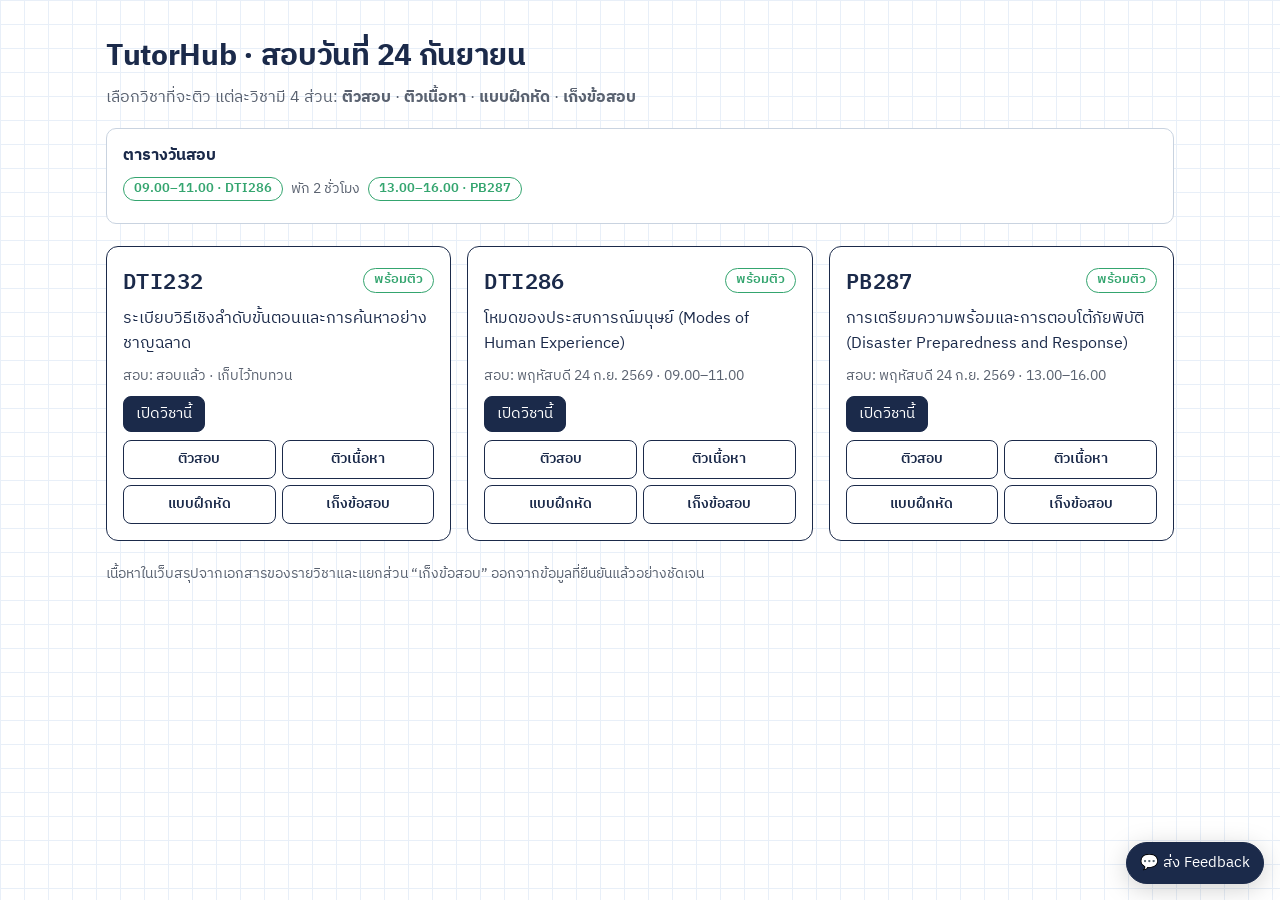
==== commit 41c32bc4: "Expand DTI286/PB287 content and wire up Feedback + Analytics - Rewrite quick/full/terms content for " ====
--- a/index.html
+++ b/index.html
@@ -2,6 +2,15 @@
 <html lang="th">
 <head>
 <meta charset="utf-8">
+<!-- Google tag (gtag.js) -->
+<script async src="https://www.googletagmanager.com/gtag/js?id=G-EE4KQJKJ57"></script>
+<script>
+  window.dataLayer = window.dataLayer || [];
+  function gtag(){dataLayer.push(arguments);}
+  gtag('js', new Date());
+
+  gtag('config', 'G-EE4KQJKJ57');
+</script>
 <meta name="viewport" content="width=device-width, initial-scale=1, viewport-fit=cover">
 <title>ห้องติวสอบ · เลือกวิชา</title>
 <link rel="stylesheet" href="shared/style.css">
@@ -49,5 +58,6 @@
     </nav>
   </article>`}).join('');
 </script>
+<script src="shared/site-services.js"></script>
 </body>
 </html>
--- a/shared/style.css
+++ b/shared/style.css
@@ -43,6 +43,7 @@
 .hint{color:var(--graphite);font-size:.9rem}
 .btn{font:inherit;font-size:.93rem;border:1.5px solid var(--ink);background:var(--paper);color:var(--ink);padding:5px 12px;border-radius:8px;cursor:pointer;text-decoration:none;display:inline-block}
 .btn.main{background:var(--ink);color:var(--paper)}
+.btn:disabled{opacity:.6;cursor:default}
 .row{display:flex;gap:8px;flex-wrap:wrap;align-items:center;margin:8px 0}
 .chip{display:inline-block;font-size:.8rem;font-weight:600;border-radius:999px;padding:1px 10px;border:1.5px solid var(--line)}
 .chip.ready{border-color:var(--good);color:var(--good)}
@@ -58,3 +59,12 @@
 details{border:1.5px solid var(--line);border-radius:10px;padding:8px 12px;margin:8px 0;background:var(--paper)}
 details summary{cursor:pointer;font-weight:600}
 @media (prefers-reduced-motion:reduce){*{transition:none!important}}
+
+/* Feedback และ Analytics */
+.tutor-feedback{position:fixed;right:max(16px,env(safe-area-inset-right));bottom:max(16px,env(safe-area-inset-bottom));z-index:20;filter:drop-shadow(0 5px 12px rgba(0,0,0,.18))}.tutor-feedback .btn{padding:8px 13px;border-radius:999px}
+.feedback-dialog{width:min(560px,calc(100% - 28px));border:1.5px solid var(--ink);border-radius:14px;padding:0;background:var(--paper);color:var(--ink);box-shadow:0 16px 50px rgba(0,0,0,.3)}.feedback-dialog::backdrop{background:rgba(8,15,30,.66)}
+.feedback-dialog form{padding:18px}.feedback-dialog label{display:block;font-weight:600;margin:12px 0}.feedback-dialog select,.feedback-dialog textarea{display:block;width:100%;margin-top:5px;font:inherit;color:var(--ink);background:var(--paper);border:1.5px solid var(--line);border-radius:8px;padding:8px 10px}.feedback-dialog textarea{resize:vertical}
+.feedback-head{display:flex;gap:12px;align-items:flex-start;justify-content:space-between;border-bottom:1px solid var(--line);padding-bottom:10px}.feedback-head b{font-size:1.12rem}.feedback-head p{font-size:.9rem;color:var(--graphite);margin:2px 0}.feedback-close{border:0;background:transparent;color:var(--ink);font:400 1.8rem/1 var(--sans);cursor:pointer}.feedback-privacy{font-size:.82rem;color:var(--graphite)}.feedback-actions{display:flex;justify-content:flex-end;gap:8px;margin-top:12px}.feedback-status{min-height:1.5em;color:var(--good);font-size:.9rem}.feedback-status b{color:var(--warn)}
+.analytics-consent{position:fixed;left:50%;bottom:max(14px,env(safe-area-inset-bottom));transform:translateX(-50%);z-index:30;width:min(720px,calc(100% - 28px));background:var(--paper);border:1.5px solid var(--ink);border-radius:12px;padding:12px 14px;box-shadow:0 8px 24px rgba(0,0,0,.22);display:flex;gap:16px;align-items:center;justify-content:space-between}.analytics-consent p{margin:2px 0;font-size:.88rem;color:var(--graphite)}.analytics-consent .row{flex-wrap:nowrap}
+@media(max-width:640px){.analytics-consent{align-items:stretch;flex-direction:column}.analytics-consent .row{justify-content:flex-end}.tutor-feedback{bottom:12px;right:12px}}
+@media print{.tutor-feedback,.feedback-dialog{display:none!important}}
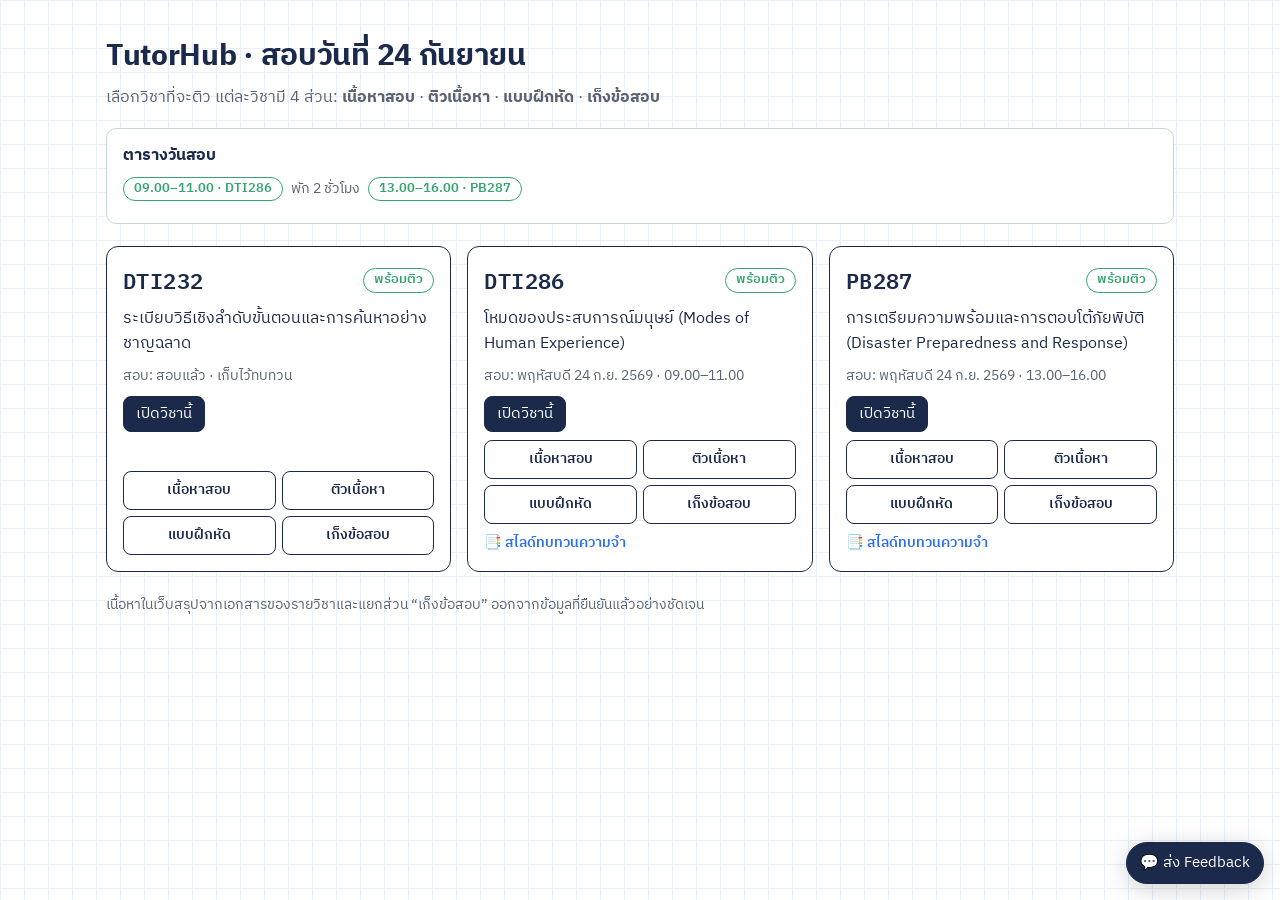
==== commit fabeb77b: "Update exam info, live PDF export, review slides, and tab labels" ====
--- a/index.html
+++ b/index.html
@@ -13,6 +13,7 @@
 </script>
 <meta name="viewport" content="width=device-width, initial-scale=1, viewport-fit=cover">
 <title>ห้องติวสอบ · เลือกวิชา</title>
+<link rel="icon" href="favicon.svg">
 <link rel="stylesheet" href="shared/style.css">
 <style>
 .hero{margin:10px 0 22px}
@@ -34,7 +35,7 @@
 <div class="wrap">
   <div class="hero">
     <h1>TutorHub · สอบวันที่ 24 กันยายน</h1>
-    <p class="lead">เลือกวิชาที่จะติว แต่ละวิชามี 4 ส่วน: <b>ติวสอบ</b> · <b>ติวเนื้อหา</b> · <b>แบบฝึกหัด</b> · <b>เก็งข้อสอบ</b></p>
+    <p class="lead">เลือกวิชาที่จะติว แต่ละวิชามี 4 ส่วน: <b>เนื้อหาสอบ</b> · <b>ติวเนื้อหา</b> · <b>แบบฝึกหัด</b> · <b>เก็งข้อสอบ</b></p>
     <div class="sheet"><b>ตารางวันสอบ</b><div class="row"><span class="chip ready">09.00–11.00 · DTI286</span><span class="hint">พัก 2 ชั่วโมง</span><span class="chip ready">13.00–16.00 · PB287</span></div></div>
   </div>
   <div class="grid" id="grid"></div>
@@ -54,8 +55,9 @@
     <div class="meta">สอบ: ${s.exam?esc(s.exam):'ยังไม่ระบุ'}</div>
     <a class="btn main open" href="${base}${t.overview}">เปิดวิชานี้</a>
     <nav class="feat" aria-label="ส่วนของ ${esc(s.code)}">
-      <a href="${base}${t.overview}">ติวสอบ</a><a href="${base}${t.study}">ติวเนื้อหา</a><a href="${base}${t.practice}">แบบฝึกหัด</a><a href="${base}${t.predict}">เก็งข้อสอบ</a>
+      <a href="${base}${t.overview}">เนื้อหาสอบ</a><a href="${base}${t.study}">ติวเนื้อหา</a><a href="${base}${t.practice}">แบบฝึกหัด</a><a href="${base}${t.predict}">เก็งข้อสอบ</a>
     </nav>
+    ${s.reviewPdf?`<a class="memory-link" href="${esc(s.reviewPdf)}" target="_blank" rel="noopener">📑 สไลด์ทบทวนความจำ</a>`:''}
   </article>`}).join('');
 </script>
 <script src="shared/site-services.js"></script>
--- a/shared/style.css
+++ b/shared/style.css
@@ -67,4 +67,37 @@
 .feedback-head{display:flex;gap:12px;align-items:flex-start;justify-content:space-between;border-bottom:1px solid var(--line);padding-bottom:10px}.feedback-head b{font-size:1.12rem}.feedback-head p{font-size:.9rem;color:var(--graphite);margin:2px 0}.feedback-close{border:0;background:transparent;color:var(--ink);font:400 1.8rem/1 var(--sans);cursor:pointer}.feedback-privacy{font-size:.82rem;color:var(--graphite)}.feedback-actions{display:flex;justify-content:flex-end;gap:8px;margin-top:12px}.feedback-status{min-height:1.5em;color:var(--good);font-size:.9rem}.feedback-status b{color:var(--warn)}
 .analytics-consent{position:fixed;left:50%;bottom:max(14px,env(safe-area-inset-bottom));transform:translateX(-50%);z-index:30;width:min(720px,calc(100% - 28px));background:var(--paper);border:1.5px solid var(--ink);border-radius:12px;padding:12px 14px;box-shadow:0 8px 24px rgba(0,0,0,.22);display:flex;gap:16px;align-items:center;justify-content:space-between}.analytics-consent p{margin:2px 0;font-size:.88rem;color:var(--graphite)}.analytics-consent .row{flex-wrap:nowrap}
 @media(max-width:640px){.analytics-consent{align-items:stretch;flex-direction:column}.analytics-consent .row{justify-content:flex-end}.tutor-feedback{bottom:12px;right:12px}}
-@media print{.tutor-feedback,.feedback-dialog{display:none!important}}
+#printRoot{display:none}
+.pdfbtn{border-color:var(--focus);color:var(--focus)}
+.memory-link{font-size:.9rem;font-weight:600;text-decoration:none;color:var(--focus);align-self:flex-start}
+.memory-link:hover,.memory-review:hover{text-decoration:underline}
+@media print{
+  @page{size:A4;margin:16mm 14mm 18mm}
+  body.printing{background:#fff!important;color:#111!important;font-family:var(--sans)!important;font-size:11pt;line-height:1.5}
+  body.printing>*:not(#printRoot){display:none!important}
+  body.printing #printRoot{display:block!important;background:#fff!important;color:#111!important;width:100%}
+  body.printing #printRoot .print-head{border-bottom:2px solid #1b2a4a;margin-bottom:9mm;padding-bottom:4mm}
+  body.printing #printRoot .print-head h1{font-size:18pt;margin:0 0 2mm}
+  body.printing #printRoot .print-head p{margin:0;color:#4b5563}
+  body.printing #printRoot .print-code{font-weight:700;color:#2f6feb;letter-spacing:.04em}
+  body.printing #printRoot .print-section{break-before:page;page-break-before:always}
+  body.printing #printRoot .print-section:first-child{break-before:auto;page-break-before:auto}
+  body.printing #printRoot .print-section h2{font-size:16pt;margin:0 0 4mm}
+  body.printing #printRoot .topic{color:#5a6270;font-size:9pt}
+  body.printing #printRoot table,
+  body.printing #printRoot tr,
+  body.printing #printRoot .key,
+  body.printing #printRoot .rule,
+  body.printing #printRoot .formula,
+  body.printing #printRoot pre,
+  body.printing #printRoot details{break-inside:avoid;page-break-inside:avoid}
+  body.printing #printRoot thead{display:table-header-group}
+  body.printing #printRoot .key,
+  body.printing #printRoot .rule,
+  body.printing #printRoot .formula,
+  body.printing #printRoot .t th{background:#f3f7fc!important;-webkit-print-color-adjust:exact;print-color-adjust:exact}
+  body.printing #printRoot a{text-decoration:none;color:#111}
+  body.printing #printRoot .print-page-number{position:fixed;right:0;bottom:-11mm;font-size:9pt;color:#5a6270}
+  body.printing #printRoot .print-page-number::after{content:"หน้า " counter(page)}
+  .tutor-feedback,.feedback-dialog{display:none!important}
+}
